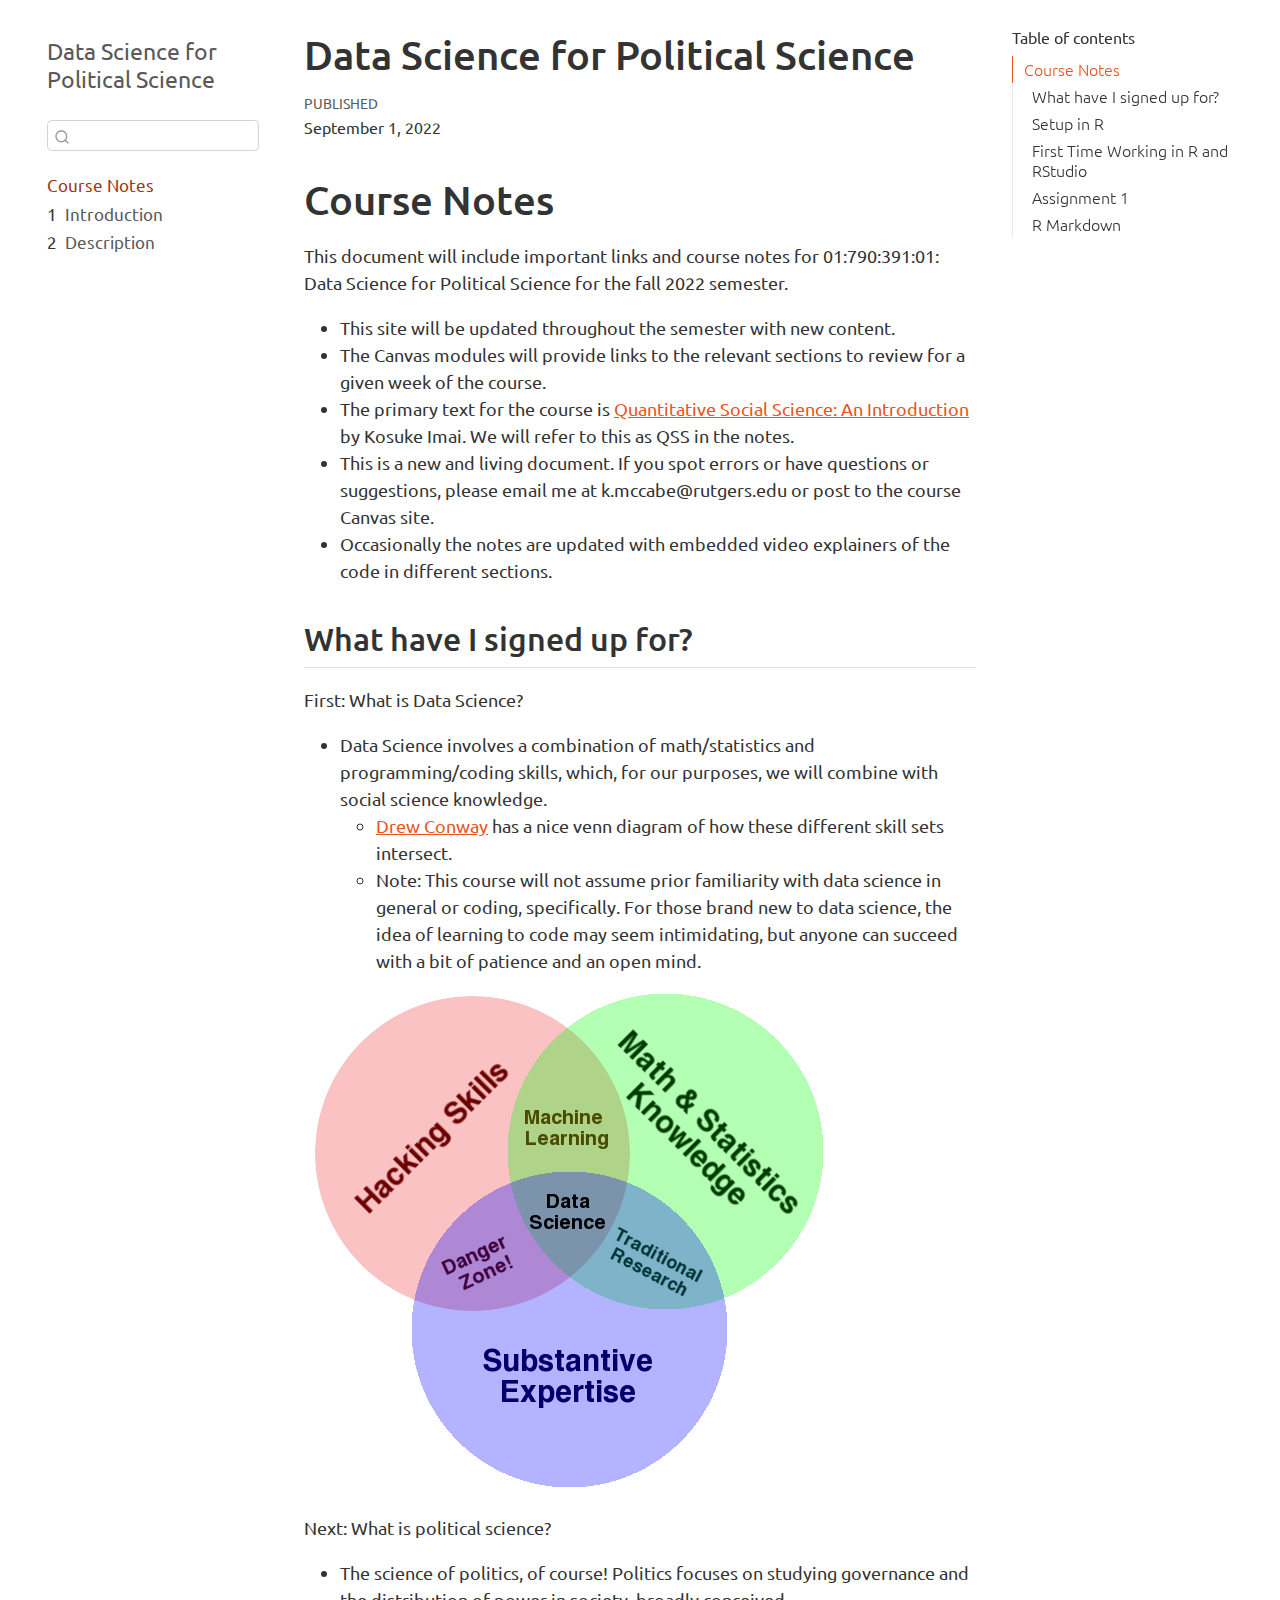
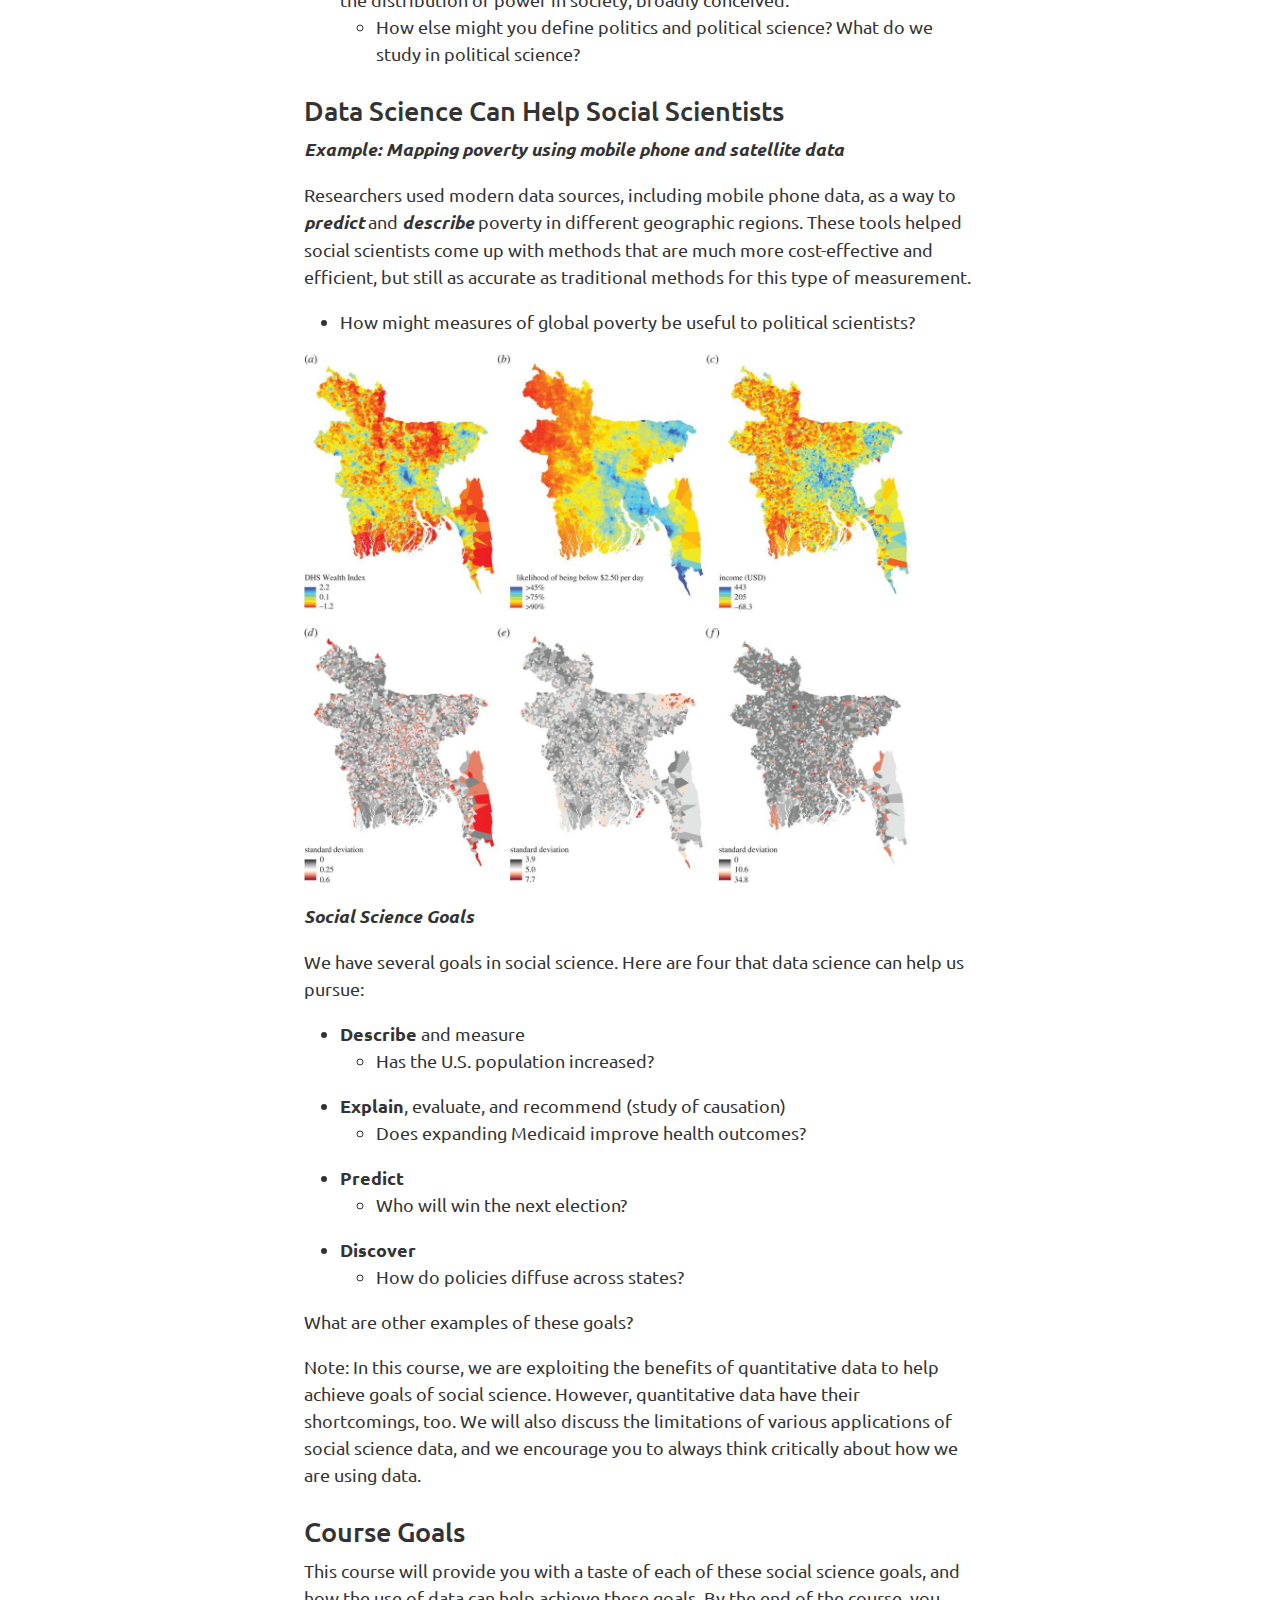
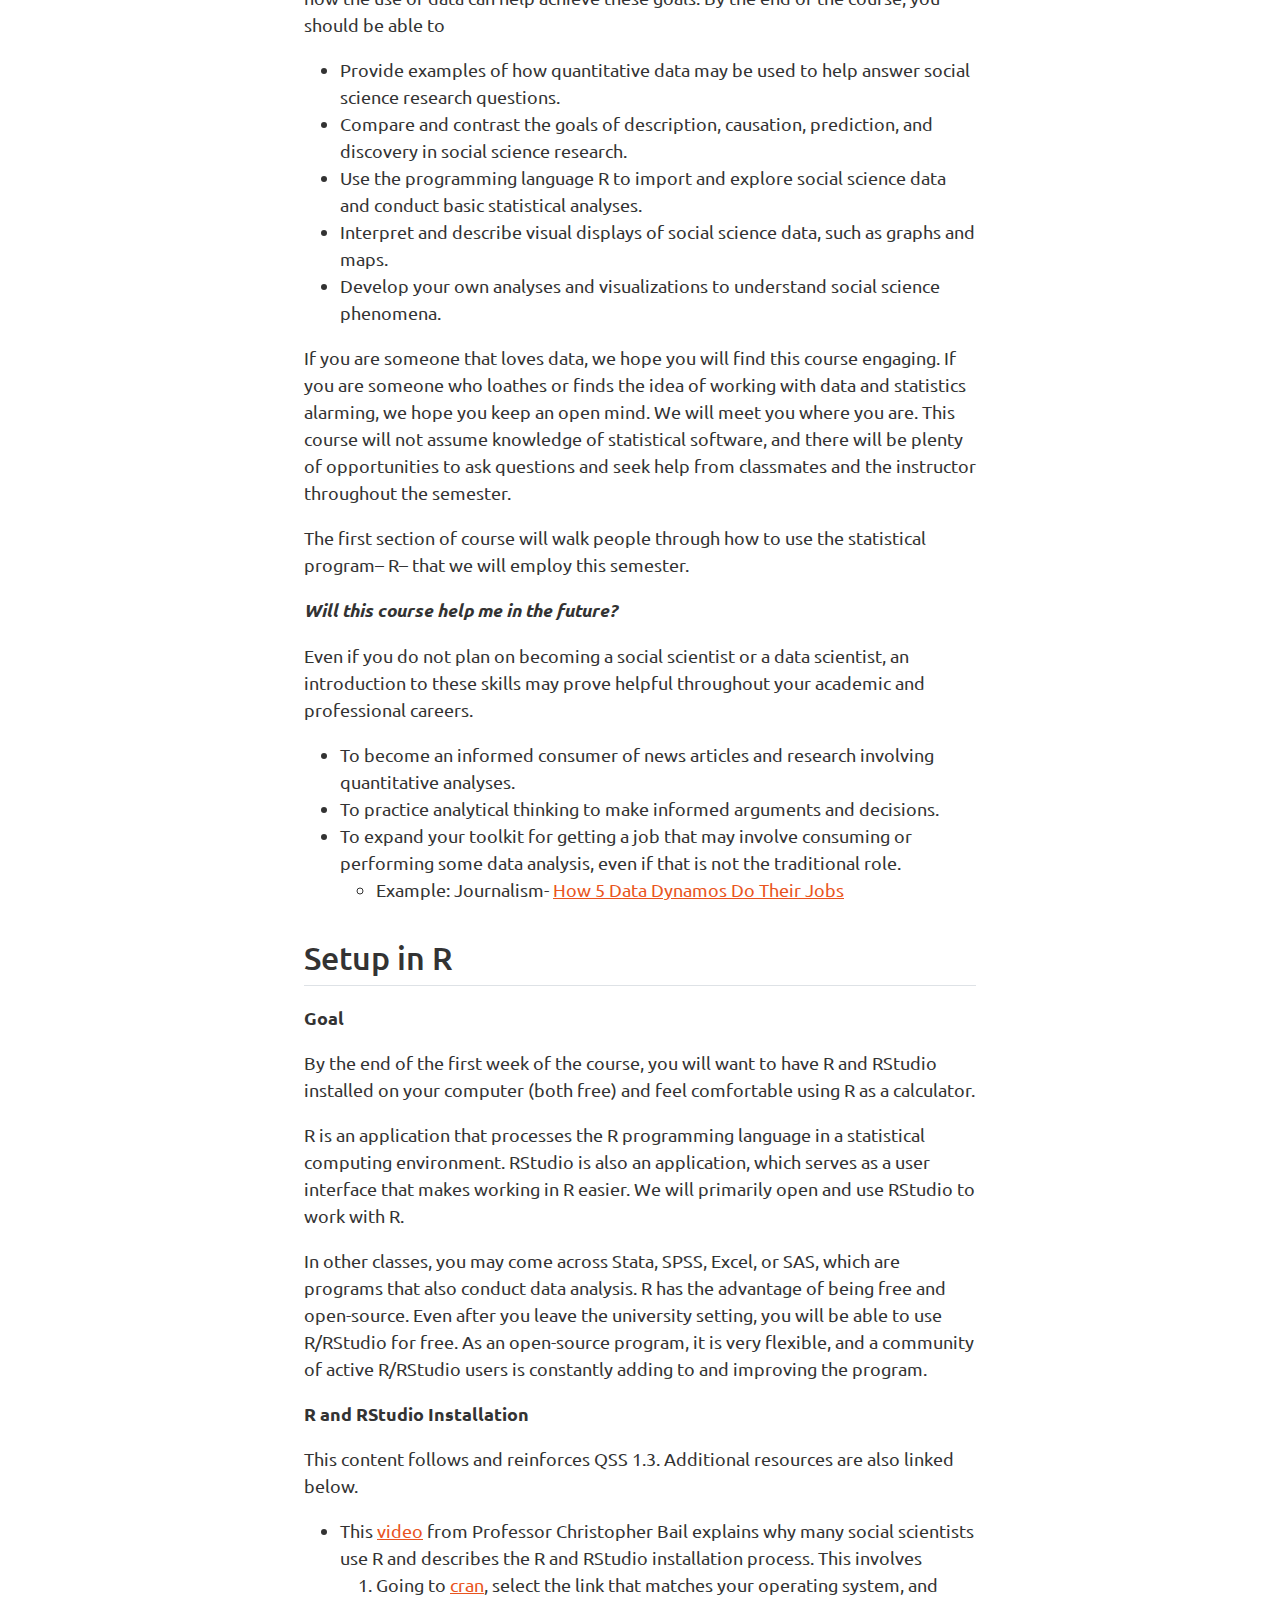
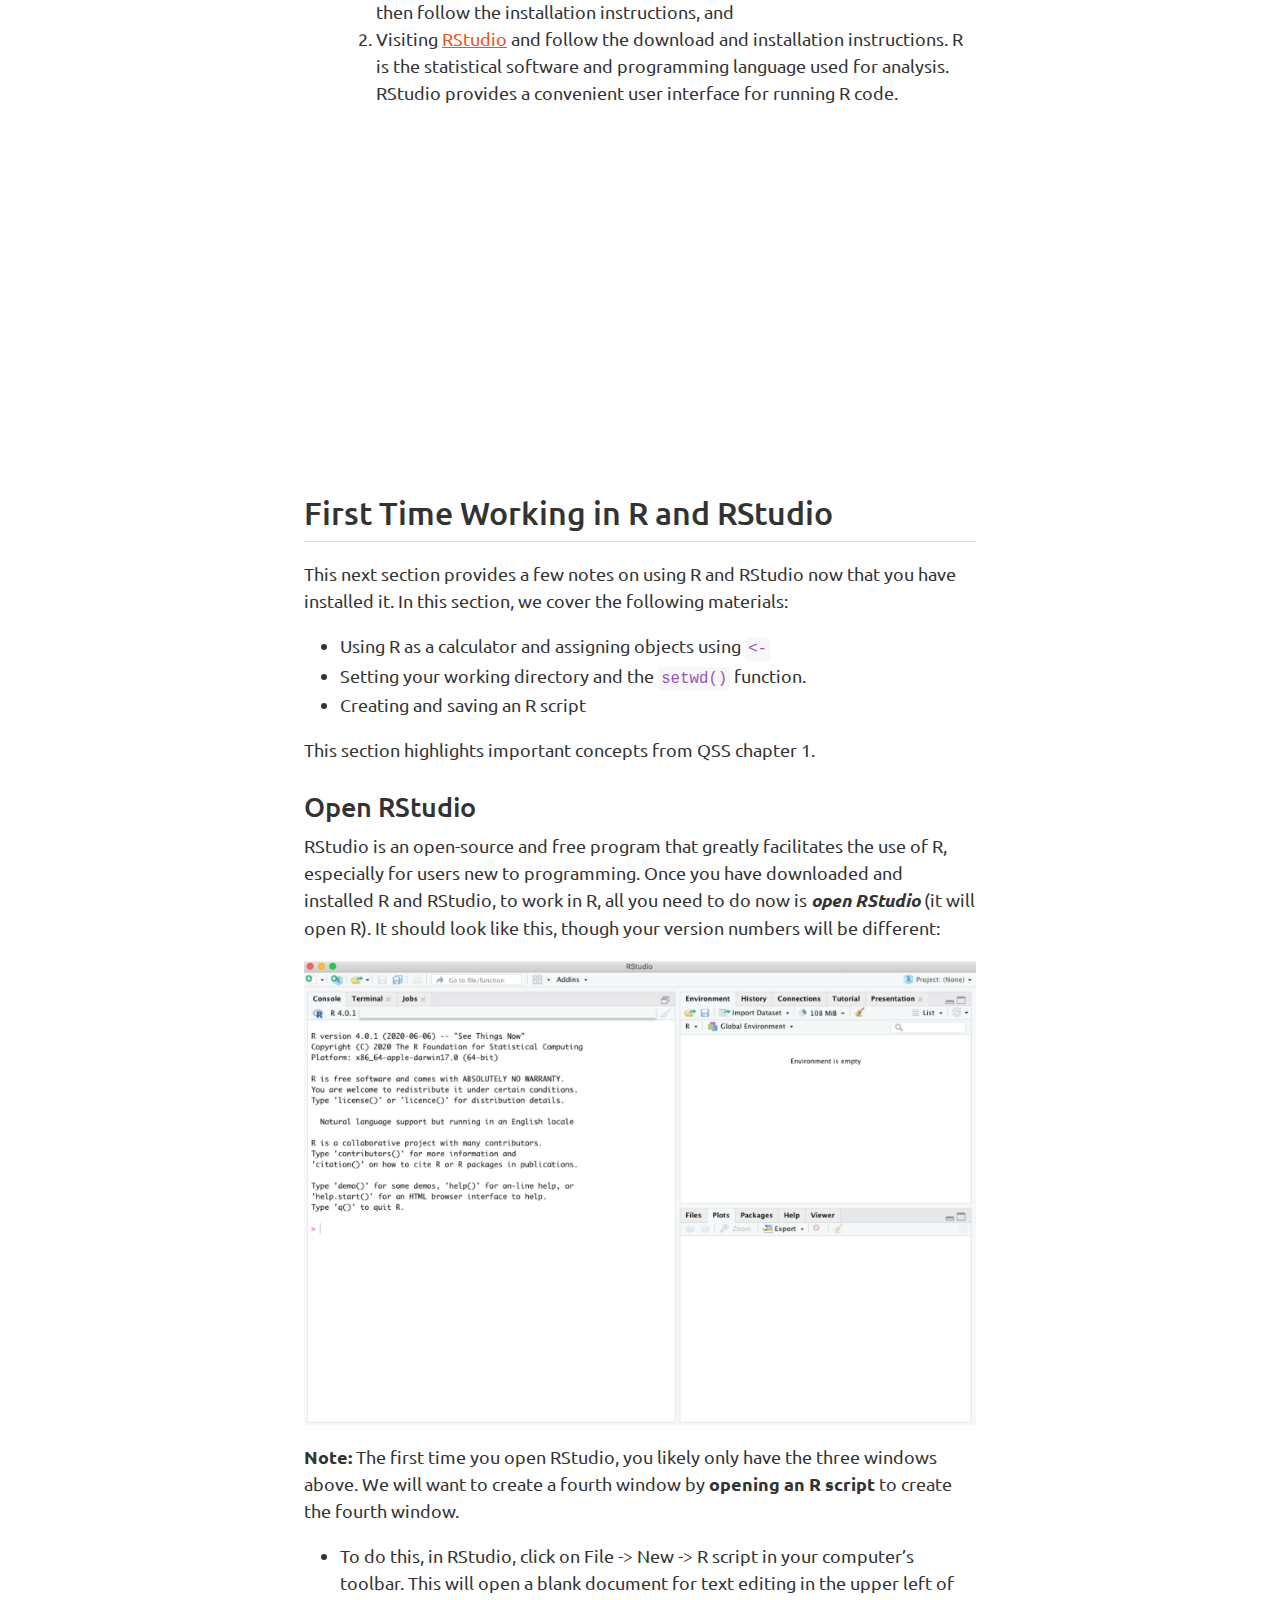
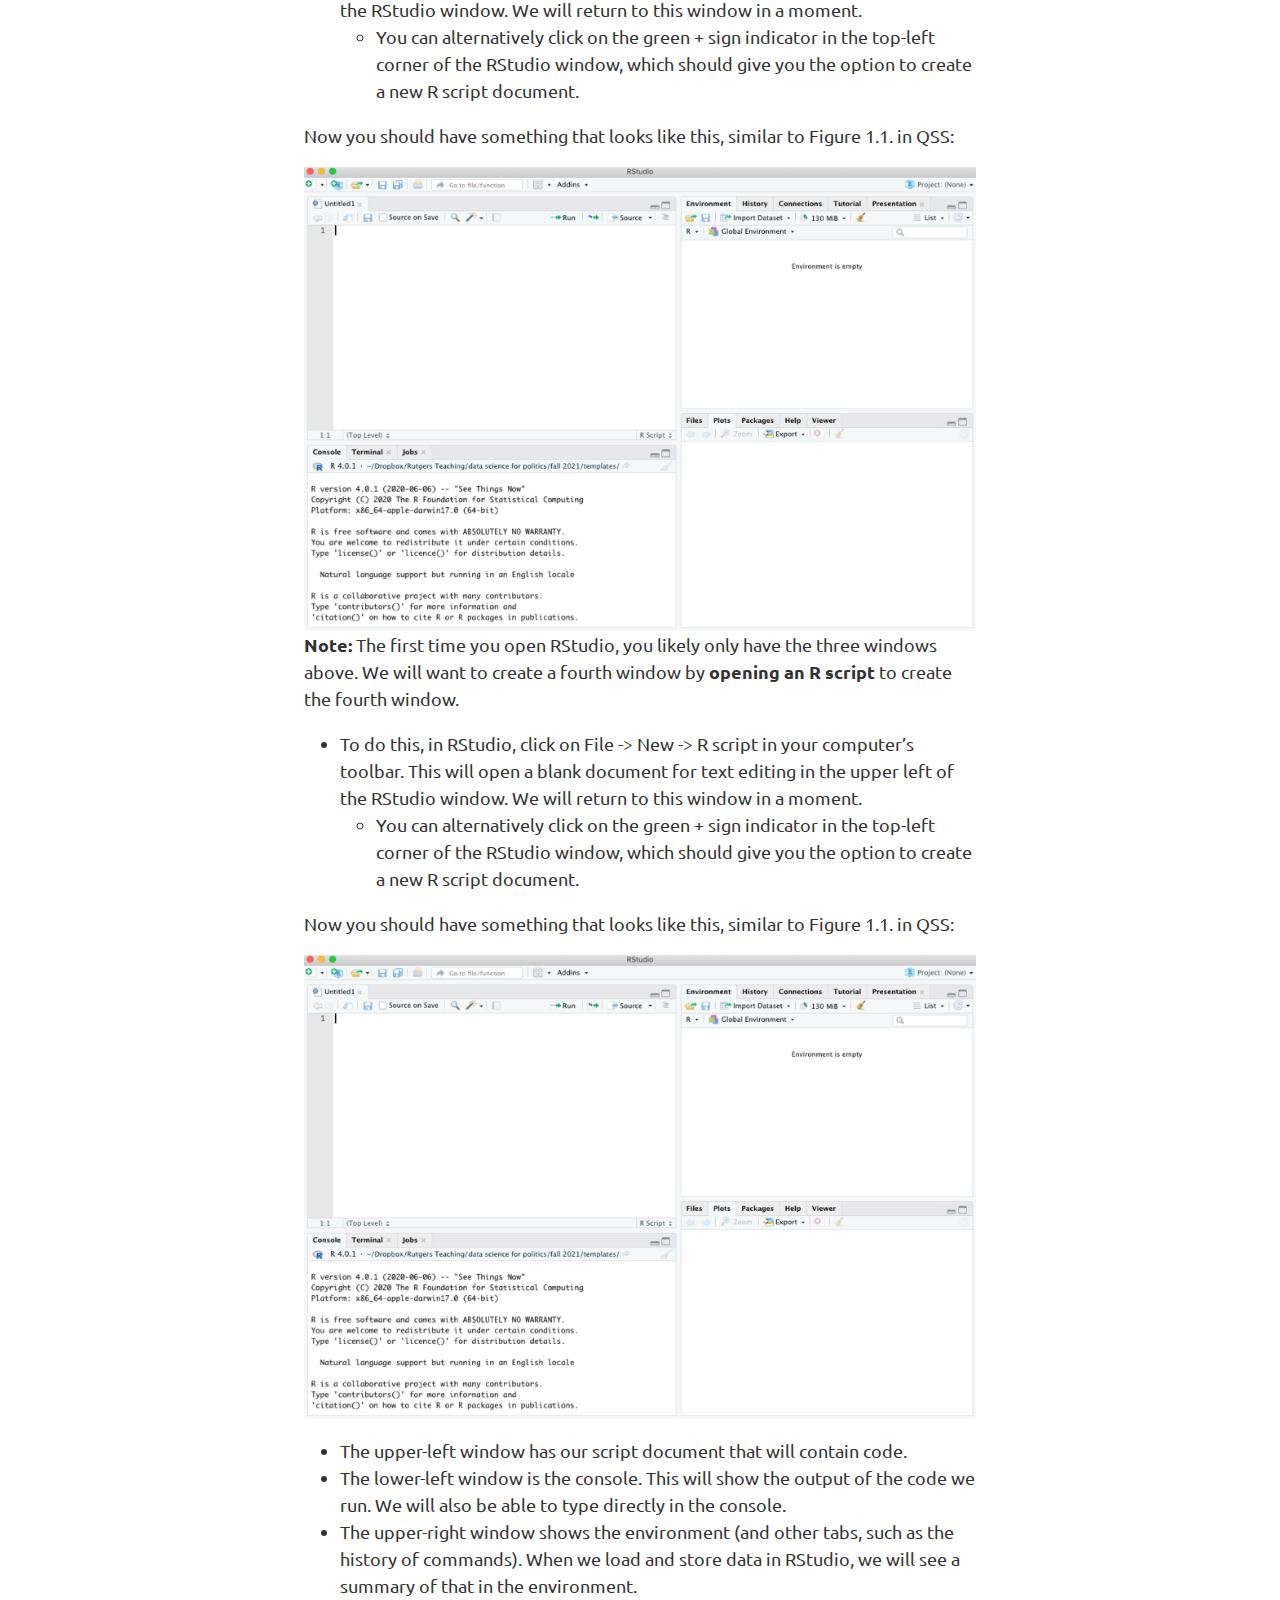
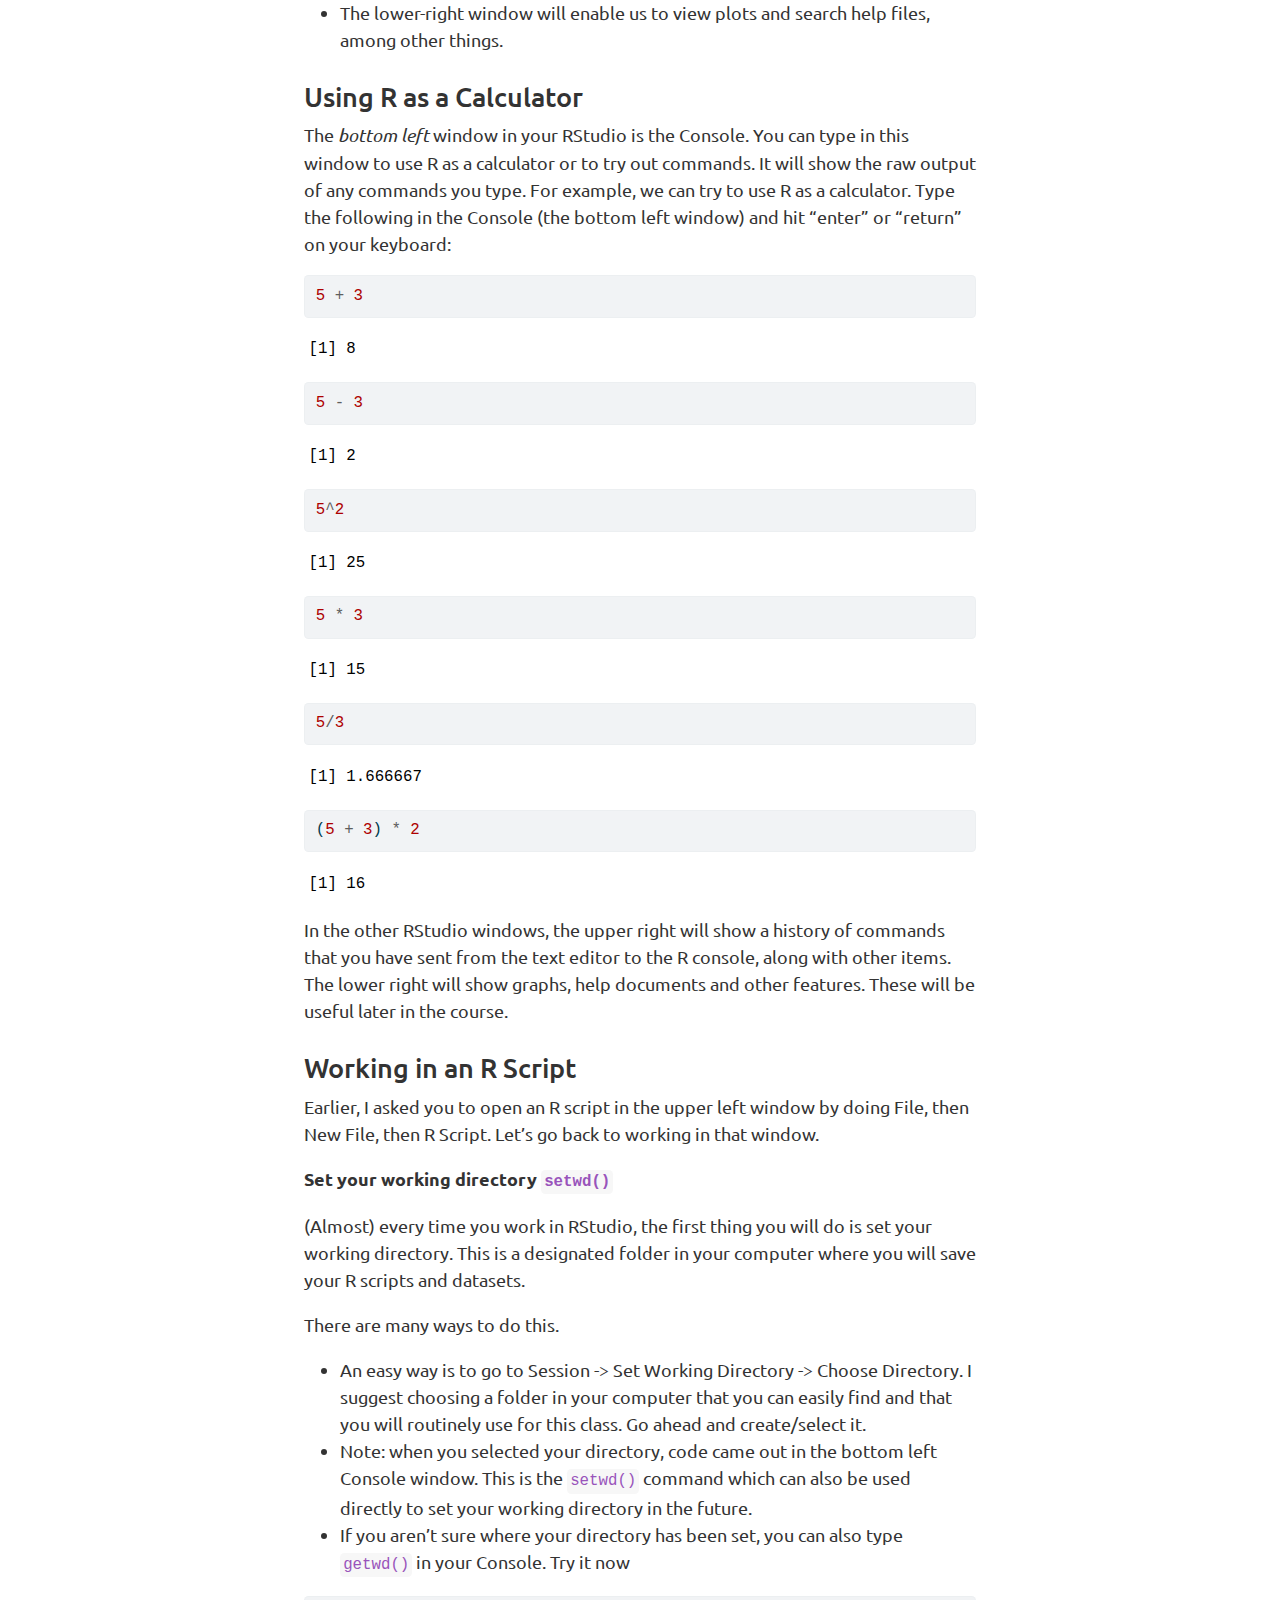
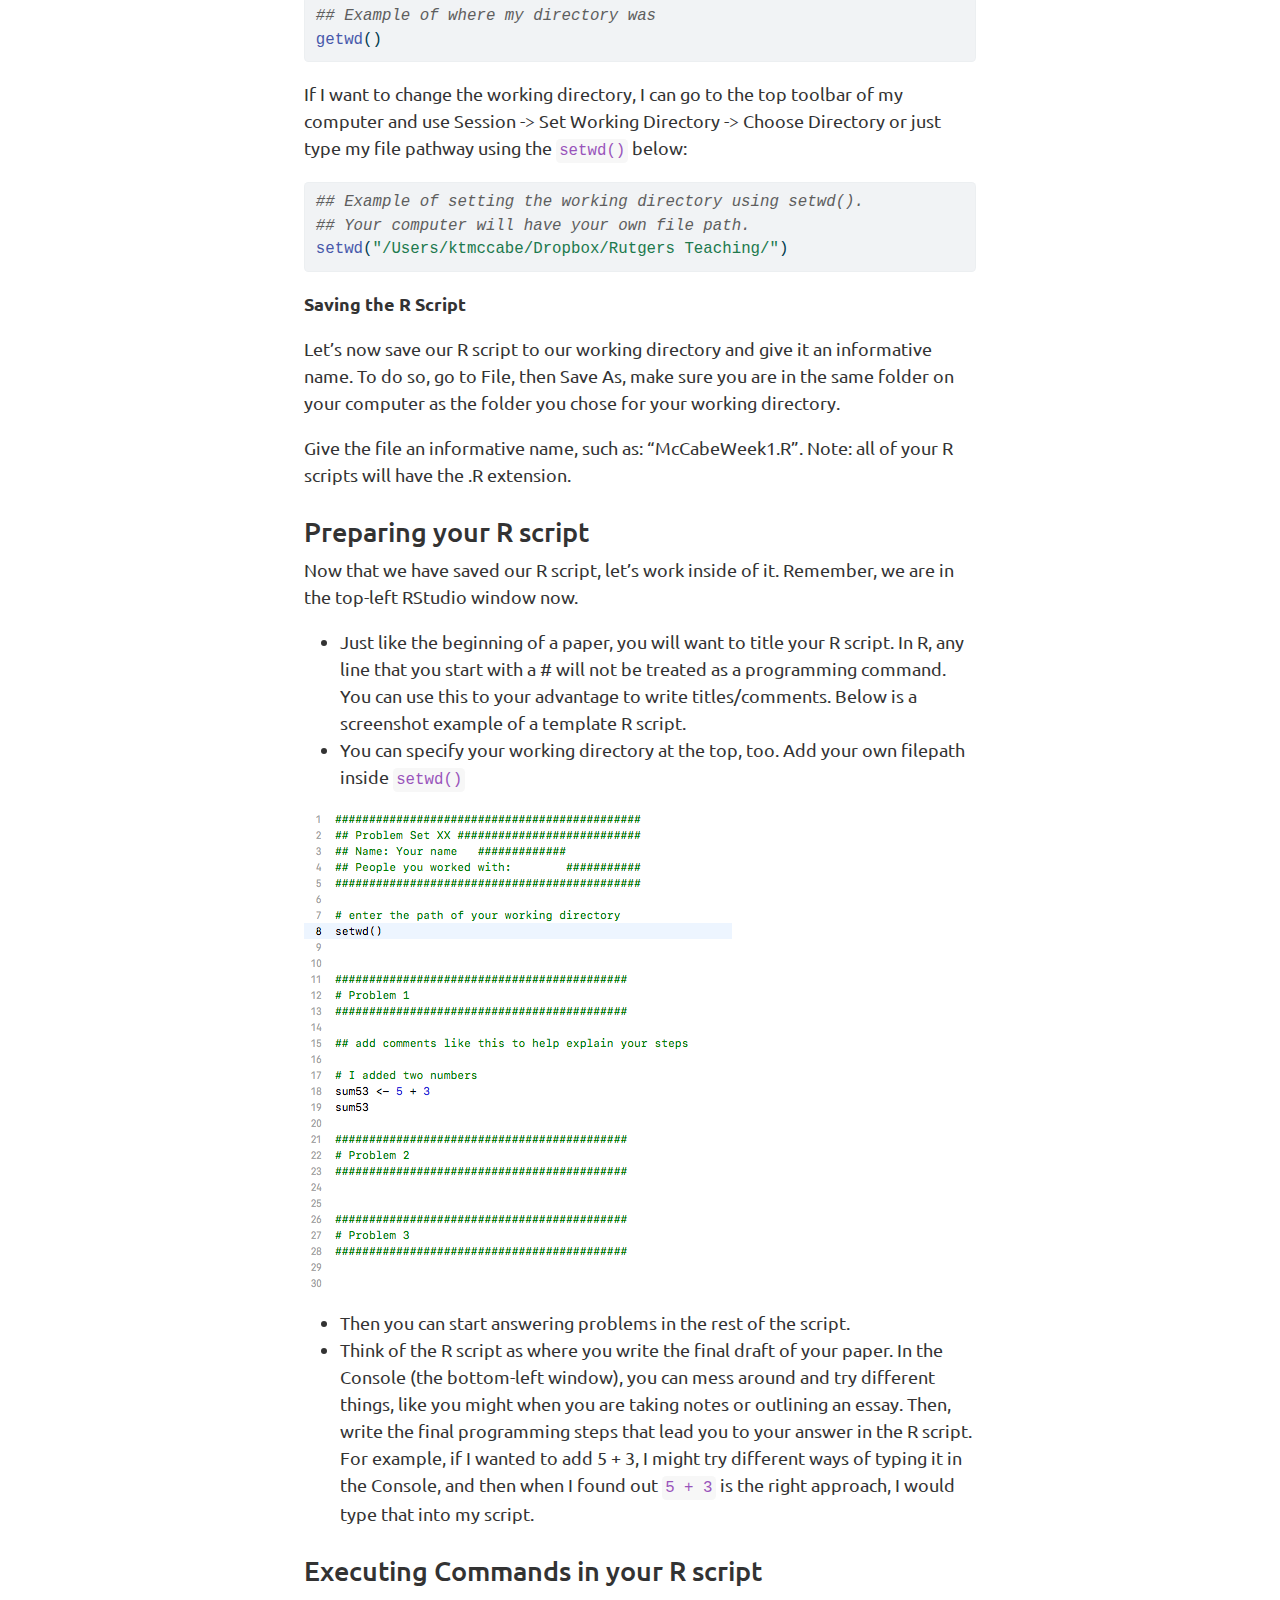
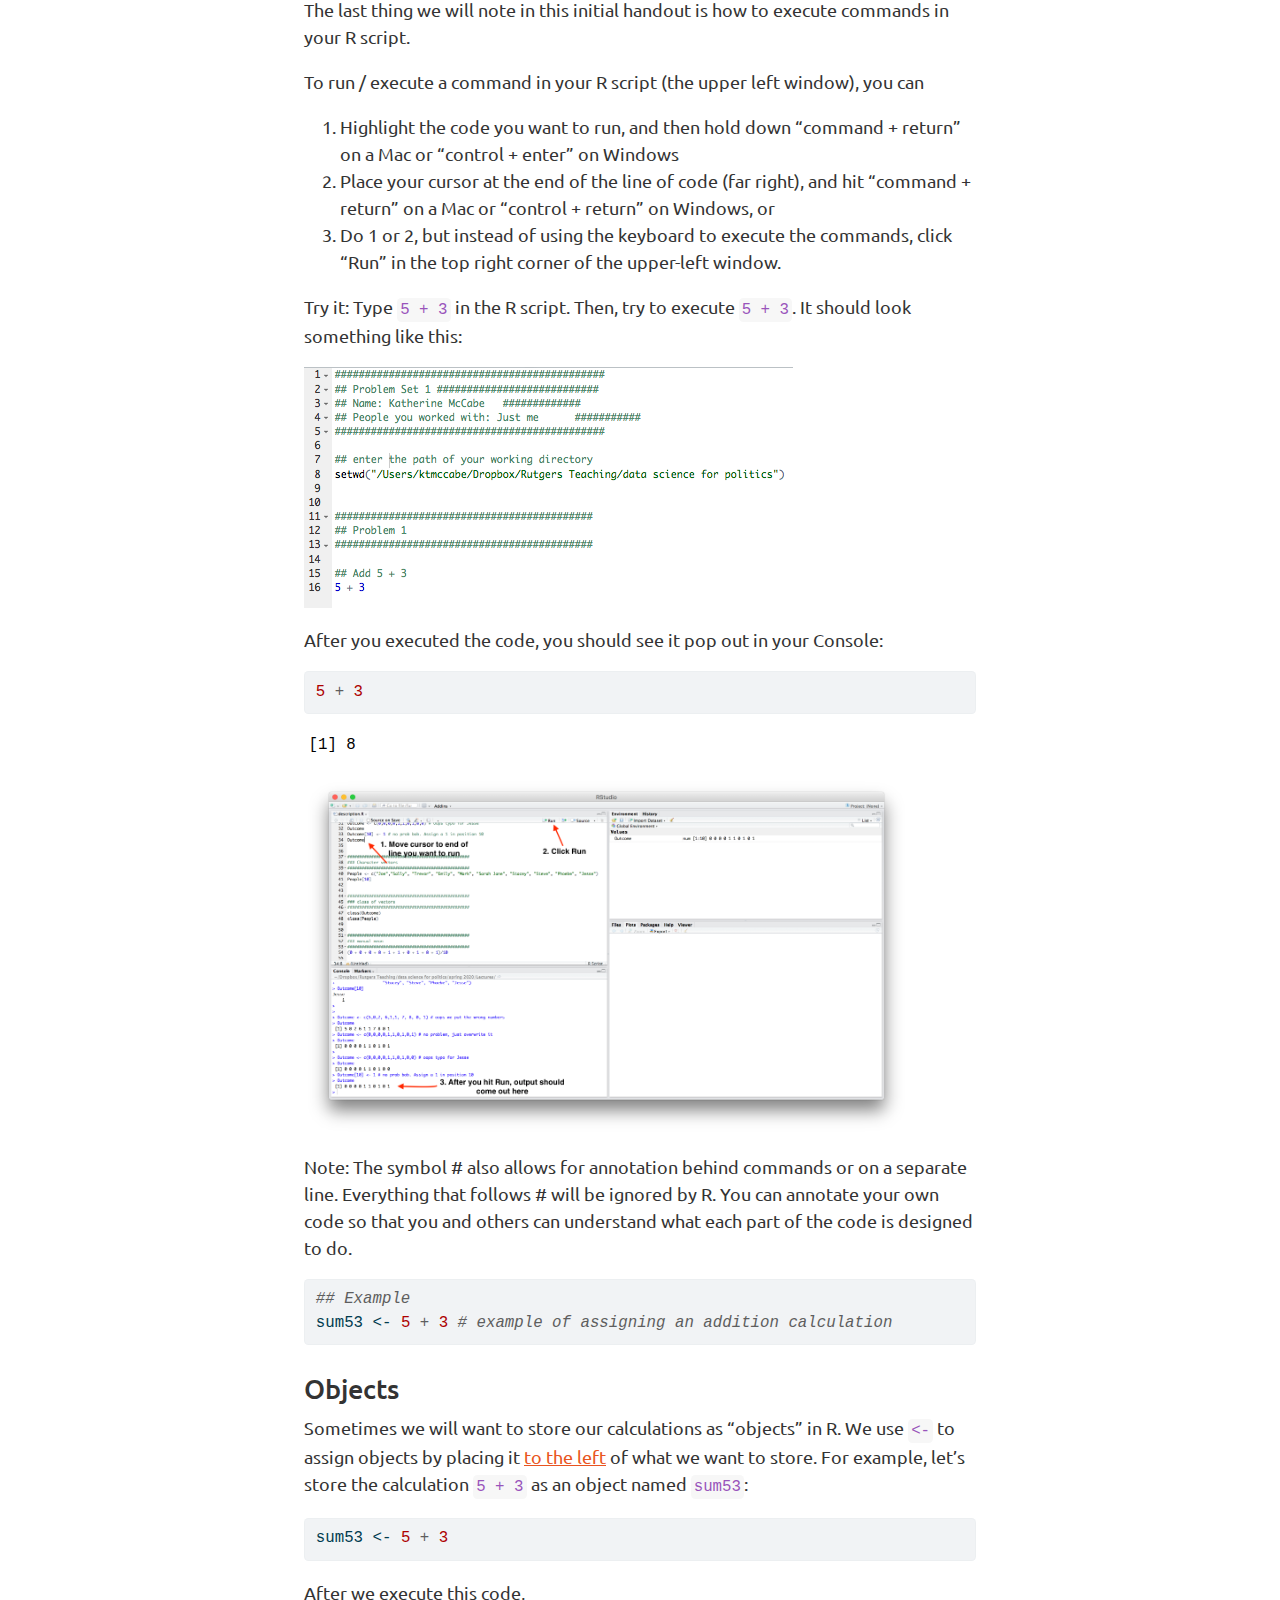
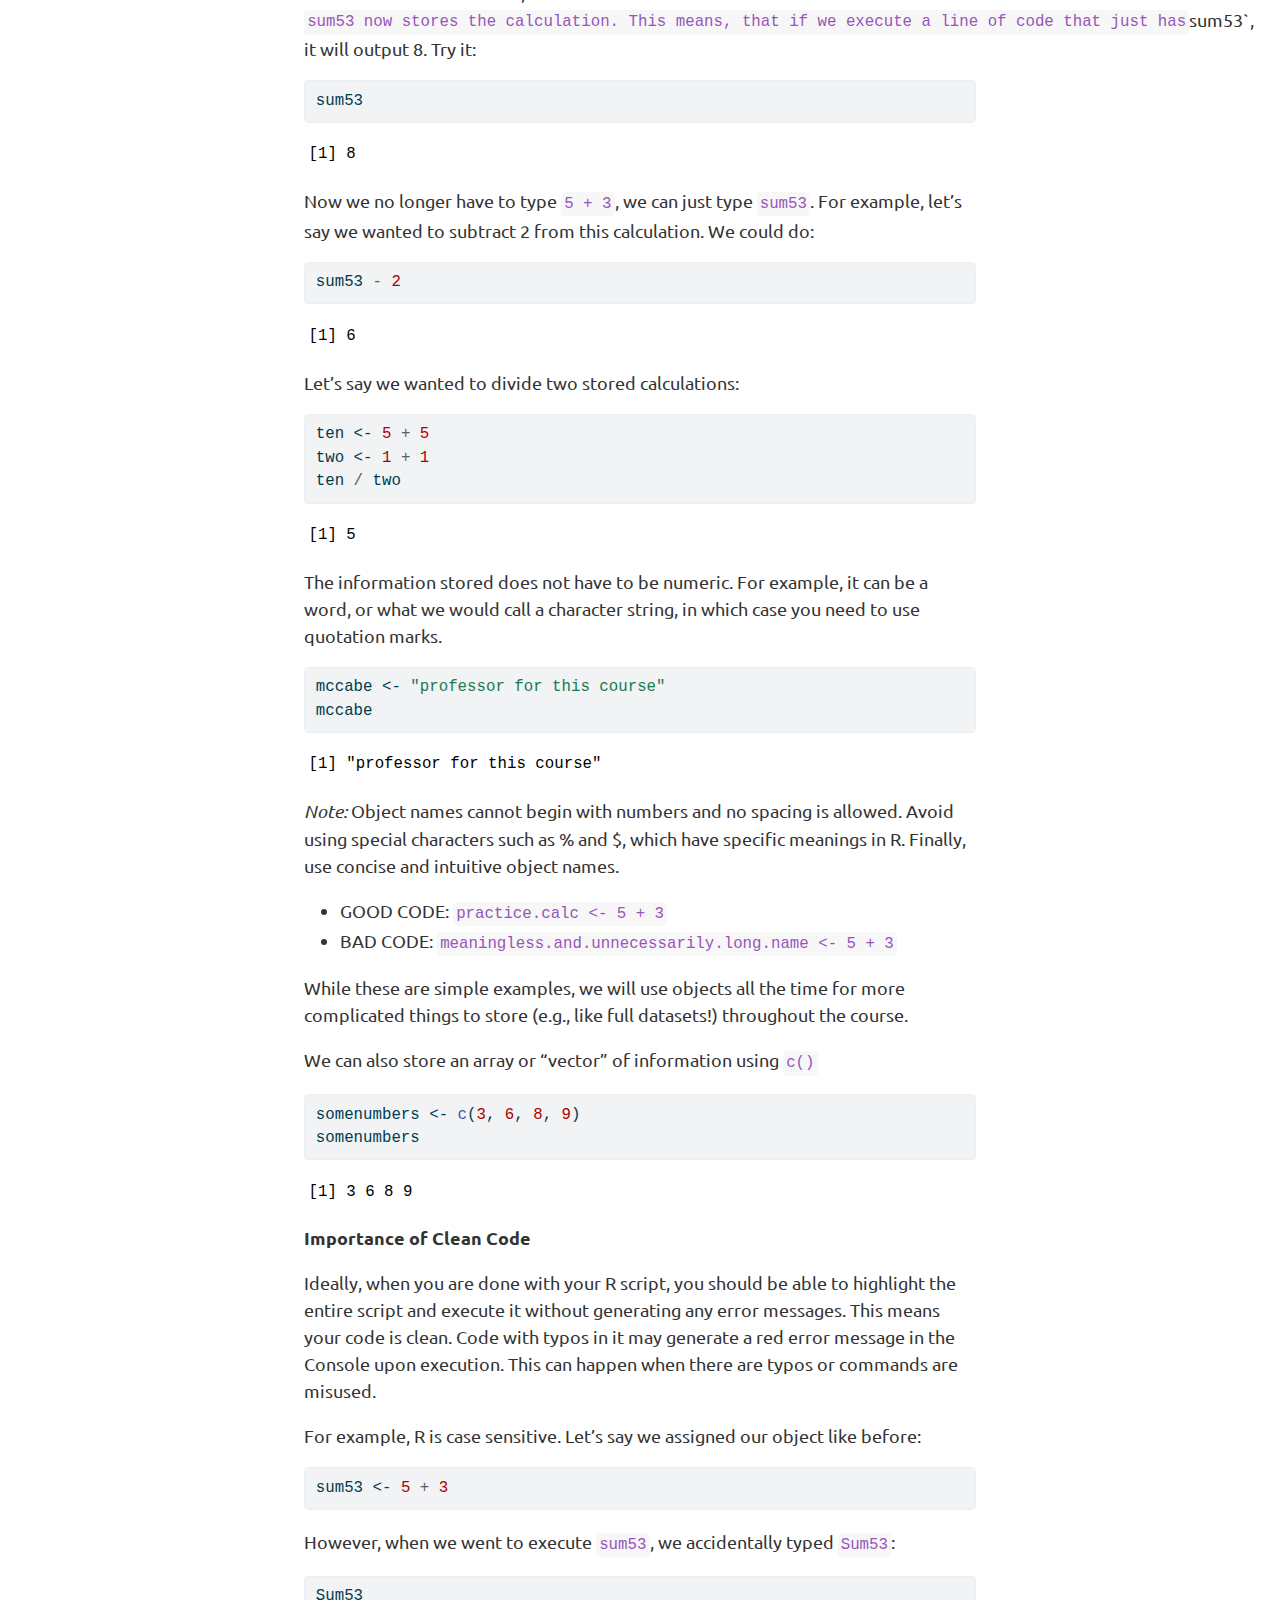
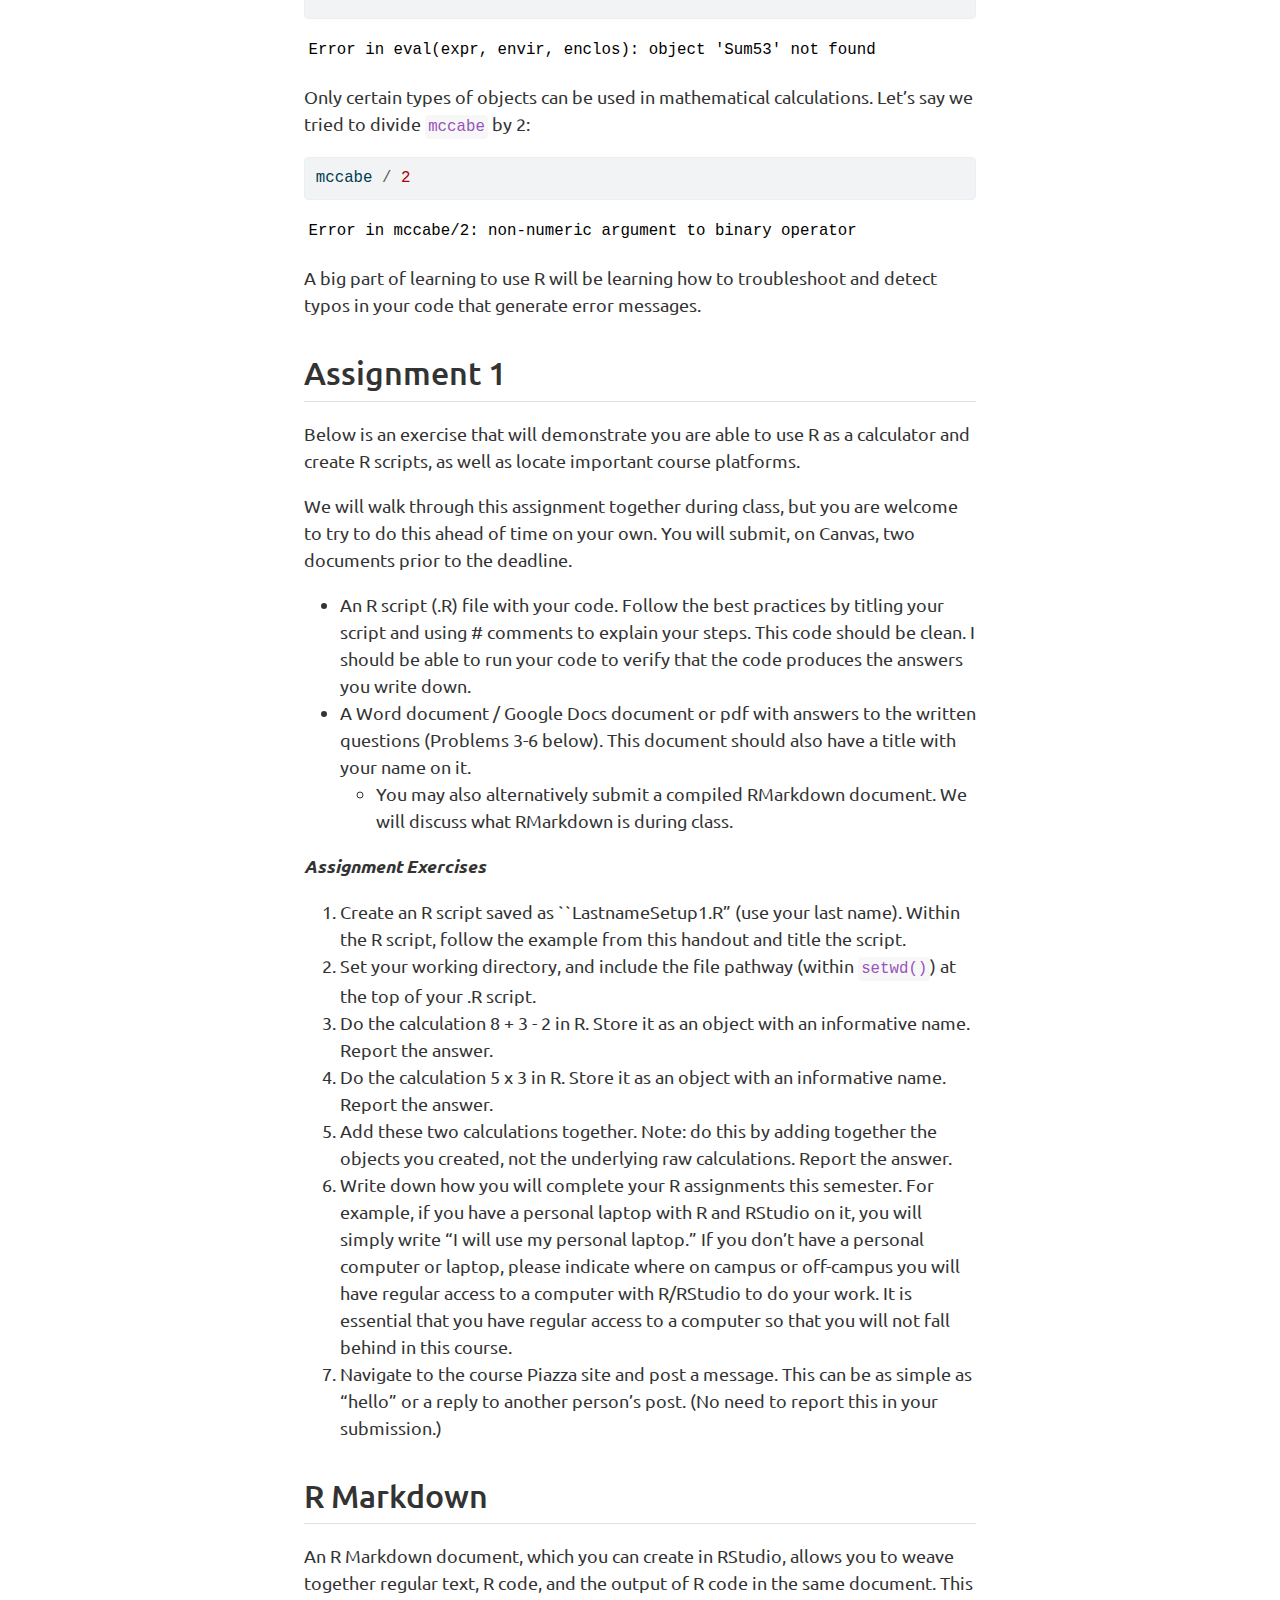
==== docs/index.html @ 9549cc8b "testing themes and numbers" ====
<!DOCTYPE html>
<html xmlns="http://www.w3.org/1999/xhtml" lang="en" xml:lang="en"><head>

<meta charset="utf-8">
<meta name="generator" content="quarto-1.0.36">

<meta name="viewport" content="width=device-width, initial-scale=1.0, user-scalable=yes">

<meta name="dcterms.date" content="2022-09-01">

<title>Data Science for Political Science</title>
<style>
code{white-space: pre-wrap;}
span.smallcaps{font-variant: small-caps;}
span.underline{text-decoration: underline;}
div.column{display: inline-block; vertical-align: top; width: 50%;}
div.hanging-indent{margin-left: 1.5em; text-indent: -1.5em;}
ul.task-list{list-style: none;}
pre > code.sourceCode { white-space: pre; position: relative; }
pre > code.sourceCode > span { display: inline-block; line-height: 1.25; }
pre > code.sourceCode > span:empty { height: 1.2em; }
.sourceCode { overflow: visible; }
code.sourceCode > span { color: inherit; text-decoration: inherit; }
div.sourceCode { margin: 1em 0; }
pre.sourceCode { margin: 0; }
@media screen {
div.sourceCode { overflow: auto; }
}
@media print {
pre > code.sourceCode { white-space: pre-wrap; }
pre > code.sourceCode > span { text-indent: -5em; padding-left: 5em; }
}
pre.numberSource code
  { counter-reset: source-line 0; }
pre.numberSource code > span
  { position: relative; left: -4em; counter-increment: source-line; }
pre.numberSource code > span > a:first-child::before
  { content: counter(source-line);
    position: relative; left: -1em; text-align: right; vertical-align: baseline;
    border: none; display: inline-block;
    -webkit-touch-callout: none; -webkit-user-select: none;
    -khtml-user-select: none; -moz-user-select: none;
    -ms-user-select: none; user-select: none;
    padding: 0 4px; width: 4em;
    color: #aaaaaa;
  }
pre.numberSource { margin-left: 3em; border-left: 1px solid #aaaaaa;  padding-left: 4px; }
div.sourceCode
  {   }
@media screen {
pre > code.sourceCode > span > a:first-child::before { text-decoration: underline; }
}
code span.al { color: #ff0000; font-weight: bold; } /* Alert */
code span.an { color: #60a0b0; font-weight: bold; font-style: italic; } /* Annotation */
code span.at { color: #7d9029; } /* Attribute */
code span.bn { color: #40a070; } /* BaseN */
code span.bu { } /* BuiltIn */
code span.cf { color: #007020; font-weight: bold; } /* ControlFlow */
code span.ch { color: #4070a0; } /* Char */
code span.cn { color: #880000; } /* Constant */
code span.co { color: #60a0b0; font-style: italic; } /* Comment */
code span.cv { color: #60a0b0; font-weight: bold; font-style: italic; } /* CommentVar */
code span.do { color: #ba2121; font-style: italic; } /* Documentation */
code span.dt { color: #902000; } /* DataType */
code span.dv { color: #40a070; } /* DecVal */
code span.er { color: #ff0000; font-weight: bold; } /* Error */
code span.ex { } /* Extension */
code span.fl { color: #40a070; } /* Float */
code span.fu { color: #06287e; } /* Function */
code span.im { } /* Import */
code span.in { color: #60a0b0; font-weight: bold; font-style: italic; } /* Information */
code span.kw { color: #007020; font-weight: bold; } /* Keyword */
code span.op { color: #666666; } /* Operator */
code span.ot { color: #007020; } /* Other */
code span.pp { color: #bc7a00; } /* Preprocessor */
code span.sc { color: #4070a0; } /* SpecialChar */
code span.ss { color: #bb6688; } /* SpecialString */
code span.st { color: #4070a0; } /* String */
code span.va { color: #19177c; } /* Variable */
code span.vs { color: #4070a0; } /* VerbatimString */
code span.wa { color: #60a0b0; font-weight: bold; font-style: italic; } /* Warning */
</style>


<script src="site_libs/quarto-nav/quarto-nav.js"></script>
<script src="site_libs/quarto-nav/headroom.min.js"></script>
<script src="site_libs/clipboard/clipboard.min.js"></script>
<script src="site_libs/quarto-search/autocomplete.umd.js"></script>
<script src="site_libs/quarto-search/fuse.min.js"></script>
<script src="site_libs/quarto-search/quarto-search.js"></script>
<meta name="quarto:offset" content="./">
<link href="./intro.html" rel="next">
<script src="site_libs/quarto-html/quarto.js"></script>
<script src="site_libs/quarto-html/popper.min.js"></script>
<script src="site_libs/quarto-html/tippy.umd.min.js"></script>
<script src="site_libs/quarto-html/anchor.min.js"></script>
<link href="site_libs/quarto-html/tippy.css" rel="stylesheet">
<link href="site_libs/quarto-html/quarto-syntax-highlighting.css" rel="stylesheet" id="quarto-text-highlighting-styles">
<script src="site_libs/bootstrap/bootstrap.min.js"></script>
<link href="site_libs/bootstrap/bootstrap-icons.css" rel="stylesheet">
<link href="site_libs/bootstrap/bootstrap.min.css" rel="stylesheet" id="quarto-bootstrap" data-mode="light">
<script id="quarto-search-options" type="application/json">{
  "location": "sidebar",
  "copy-button": false,
  "collapse-after": 3,
  "panel-placement": "start",
  "type": "textbox",
  "limit": 20,
  "language": {
    "search-no-results-text": "No results",
    "search-matching-documents-text": "matching documents",
    "search-copy-link-title": "Copy link to search",
    "search-hide-matches-text": "Hide additional matches",
    "search-more-match-text": "more match in this document",
    "search-more-matches-text": "more matches in this document",
    "search-clear-button-title": "Clear",
    "search-detached-cancel-button-title": "Cancel",
    "search-submit-button-title": "Submit"
  }
}</script>
<link href="site_libs/vembedr-0.1.5/css/vembedr.css" rel="stylesheet">


</head>

<body class="nav-sidebar floating">

<div id="quarto-search-results"></div>
  <header id="quarto-header" class="headroom fixed-top">
  <nav class="quarto-secondary-nav" data-bs-toggle="collapse" data-bs-target="#quarto-sidebar" aria-controls="quarto-sidebar" aria-expanded="false" aria-label="Toggle sidebar navigation" onclick="if (window.quartoToggleHeadroom) { window.quartoToggleHeadroom(); }">
    <div class="container-fluid d-flex justify-content-between">
      <h1 class="quarto-secondary-nav-title">Data Science for Political Science</h1>
      <button type="button" class="quarto-btn-toggle btn" aria-label="Show secondary navigation">
        <i class="bi bi-chevron-right"></i>
      </button>
    </div>
  </nav>
</header>
<!-- content -->
<div id="quarto-content" class="quarto-container page-columns page-rows-contents page-layout-article">
<!-- sidebar -->
  <nav id="quarto-sidebar" class="sidebar collapse sidebar-navigation floating overflow-auto">
    <div class="pt-lg-2 mt-2 text-left sidebar-header">
    <div class="sidebar-title mb-0 py-0">
      <a href="./">Data Science for Political Science</a> 
    </div>
      </div>
      <div class="mt-2 flex-shrink-0 align-items-center">
        <div class="sidebar-search">
        <div id="quarto-search" class="" title="Search"></div>
        </div>
      </div>
    <div class="sidebar-menu-container"> 
    <ul class="list-unstyled mt-1">
        <li class="sidebar-item">
  <div class="sidebar-item-container"> 
  <a href="./index.html" class="sidebar-item-text sidebar-link active">Course Notes</a>
  </div>
</li>
        <li class="sidebar-item">
  <div class="sidebar-item-container"> 
  <a href="./intro.html" class="sidebar-item-text sidebar-link"><span class="chapter-number">1</span>&nbsp; <span class="chapter-title">Introduction</span></a>
  </div>
</li>
        <li class="sidebar-item">
  <div class="sidebar-item-container"> 
  <a href="./02-Description.html" class="sidebar-item-text sidebar-link"><span class="chapter-number">2</span>&nbsp; <span class="chapter-title">Description</span></a>
  </div>
</li>
    </ul>
    </div>
</nav>
<!-- margin-sidebar -->
    <div id="quarto-margin-sidebar" class="sidebar margin-sidebar">
        <nav id="TOC" role="doc-toc">
    <h2 id="toc-title">Table of contents</h2>
   
  <ul>
  <li><a href="#course-notes" id="toc-course-notes" class="nav-link active" data-scroll-target="#course-notes">Course Notes</a>
  <ul class="collapse">
  <li><a href="#what-have-i-signed-up-for" id="toc-what-have-i-signed-up-for" class="nav-link" data-scroll-target="#what-have-i-signed-up-for">What have I signed up for?</a>
  <ul class="collapse">
  <li><a href="#data-science-can-help-social-scientists" id="toc-data-science-can-help-social-scientists" class="nav-link" data-scroll-target="#data-science-can-help-social-scientists">Data Science Can Help Social Scientists</a></li>
  <li><a href="#course-goals" id="toc-course-goals" class="nav-link" data-scroll-target="#course-goals">Course Goals</a></li>
  </ul></li>
  <li><a href="#rsetup" id="toc-rsetup" class="nav-link" data-scroll-target="#rsetup">Setup in R</a></li>
  <li><a href="#first-time-working-in-r-and-rstudio" id="toc-first-time-working-in-r-and-rstudio" class="nav-link" data-scroll-target="#first-time-working-in-r-and-rstudio">First Time Working in R and RStudio</a>
  <ul class="collapse">
  <li><a href="#open-rstudio" id="toc-open-rstudio" class="nav-link" data-scroll-target="#open-rstudio">Open RStudio</a></li>
  <li><a href="#using-r-as-a-calculator" id="toc-using-r-as-a-calculator" class="nav-link" data-scroll-target="#using-r-as-a-calculator">Using R as a Calculator</a></li>
  <li><a href="#working-in-an-r-script" id="toc-working-in-an-r-script" class="nav-link" data-scroll-target="#working-in-an-r-script">Working in an R Script</a></li>
  <li><a href="#preparing-your-r-script" id="toc-preparing-your-r-script" class="nav-link" data-scroll-target="#preparing-your-r-script">Preparing your R script</a></li>
  <li><a href="#executing-commands-in-your-r-script" id="toc-executing-commands-in-your-r-script" class="nav-link" data-scroll-target="#executing-commands-in-your-r-script">Executing Commands in your R script</a></li>
  <li><a href="#objects" id="toc-objects" class="nav-link" data-scroll-target="#objects">Objects</a></li>
  </ul></li>
  <li><a href="#assignment-1" id="toc-assignment-1" class="nav-link" data-scroll-target="#assignment-1">Assignment 1</a></li>
  <li><a href="#r-markdown" id="toc-r-markdown" class="nav-link" data-scroll-target="#r-markdown">R Markdown</a></li>
  </ul></li>
  </ul>
</nav>
    </div>
<!-- main -->
<main class="content" id="quarto-document-content">

<header id="title-block-header" class="quarto-title-block default">
<div class="quarto-title">
<h1 class="title d-none d-lg-block">Data Science for Political Science</h1>
</div>



<div class="quarto-title-meta">

    
    <div>
    <div class="quarto-title-meta-heading">Published</div>
    <div class="quarto-title-meta-contents">
      <p class="date">September 1, 2022</p>
    </div>
  </div>
    
  </div>
  

</header>

<section id="course-notes" class="level1 unnumbered">
<h1 class="unnumbered">Course Notes</h1>
<p>This document will include important links and course notes for 01:790:391:01: Data Science for Political Science for the fall 2022 semester.</p>
<ul>
<li>This site will be updated throughout the semester with new content.</li>
<li>The Canvas modules will provide links to the relevant sections to review for a given week of the course.</li>
<li>The primary text for the course is <a href="https://qss.princeton.press/qss-an-introduction/">Quantitative Social Science: An Introduction</a> by Kosuke Imai. We will refer to this as QSS in the notes.</li>
<li>This is a new and living document. If you spot errors or have questions or suggestions, please email me at k.mccabe@rutgers.edu or post to the course Canvas site.</li>
<li>Occasionally the notes are updated with embedded video explainers of the code in different sections.</li>
</ul>
<section id="what-have-i-signed-up-for" class="level2">
<h2 class="anchored" data-anchor-id="what-have-i-signed-up-for">What have I signed up for?</h2>
<p>First: What is Data Science?</p>
<ul>
<li>Data Science involves a combination of math/statistics and programming/coding skills, which, for our purposes, we will combine with social science knowledge.
<ul>
<li><a href="http://drewconway.com/zia/2013/3/26/the-data-science-venn-diagram">Drew Conway</a> has a nice venn diagram of how these different skill sets intersect.</li>
<li>Note: This course will not assume prior familiarity with data science in general or coding, specifically. For those brand new to data science, the idea of learning to code may seem intimidating, but anyone can succeed with a bit of patience and an open mind.</li>
</ul></li>
</ul>
<p><img src="images/venn.png" class="img-fluid"></p>
<p>Next: What is political science?</p>
<ul>
<li>The science of politics, of course! Politics focuses on studying governance and the distribution of power in society, broadly conceived.
<ul>
<li>How else might you define politics and political science? What do we study in political science?</li>
</ul></li>
</ul>
<section id="data-science-can-help-social-scientists" class="level3">
<h3 class="anchored" data-anchor-id="data-science-can-help-social-scientists">Data Science Can Help Social Scientists</h3>
<p><strong><em>Example: Mapping poverty using mobile phone and satellite data</em></strong></p>
<p>Researchers used modern data sources, including mobile phone data, as a way to <strong><em>predict</em></strong> and <strong><em>describe</em></strong> poverty in different geographic regions. These tools helped social scientists come up with methods that are much more cost-effective and efficient, but still as accurate as traditional methods for this type of measurement.</p>
<ul>
<li>How might measures of global poverty be useful to political scientists?</li>
</ul>
<p><img src="images/blum.jpg" class="img-fluid" style="width:90.0%"></p>
<p><strong><em>Social Science Goals</em></strong></p>
<p>We have several goals in social science. Here are four that data science can help us pursue:</p>
<ul>
<li><strong>Describe</strong> and measure
<ul>
<li>Has the U.S. population increased?</li>
</ul></li>
<li><strong>Explain</strong>, evaluate, and recommend (study of causation)
<ul>
<li>Does expanding Medicaid improve health outcomes?</li>
</ul></li>
<li><strong>Predict</strong>
<ul>
<li>Who will win the next election?</li>
</ul></li>
<li><strong>Discover</strong>
<ul>
<li>How do policies diffuse across states?</li>
</ul></li>
</ul>
<p>What are other examples of these goals?</p>
<p>Note: In this course, we are exploiting the benefits of quantitative data to help achieve goals of social science. However, quantitative data have their shortcomings, too. We will also discuss the limitations of various applications of social science data, and we encourage you to always think critically about how we are using data.</p>
</section>
<section id="course-goals" class="level3">
<h3 class="anchored" data-anchor-id="course-goals">Course Goals</h3>
<p>This course will provide you with a taste of each of these social science goals, and how the use of data can help achieve these goals. By the end of the course, you should be able to</p>
<ul>
<li>Provide examples of how quantitative data may be used to help answer social science research questions.</li>
<li>Compare and contrast the goals of description, causation, prediction, and discovery in social science research.</li>
<li>Use the programming language R to import and explore social science data and conduct basic statistical analyses.</li>
<li>Interpret and describe visual displays of social science data, such as graphs and maps.</li>
<li>Develop your own analyses and visualizations to understand social science phenomena.</li>
</ul>
<p>If you are someone that loves data, we hope you will find this course engaging. If you are someone who loathes or finds the idea of working with data and statistics alarming, we hope you keep an open mind. We will meet you where you are. This course will not assume knowledge of statistical software, and there will be plenty of opportunities to ask questions and seek help from classmates and the instructor throughout the semester.</p>
<p>The first section of course will walk people through how to use the statistical program– R– that we will employ this semester.</p>
<p><strong><em>Will this course help me in the future?</em></strong></p>
<p>Even if you do not plan on becoming a social scientist or a data scientist, an introduction to these skills may prove helpful throughout your academic and professional careers.</p>
<ul>
<li>To become an informed consumer of news articles and research involving quantitative analyses.</li>
<li>To practice analytical thinking to make informed arguments and decisions.</li>
<li>To expand your toolkit for getting a job that may involve consuming or performing some data analysis, even if that is not the traditional role.
<ul>
<li>Example: Journalism- <a href="https://www.nytimes.com/2019/06/12/reader-center/data-reporting-spreadsheets.html">How 5 Data Dynamos Do Their Jobs</a></li>
</ul></li>
</ul>
</section>
</section>
<section id="rsetup" class="level2">
<h2 class="anchored" data-anchor-id="rsetup">Setup in R</h2>
<p><strong>Goal</strong></p>
<p>By the end of the first week of the course, you will want to have R and RStudio installed on your computer (both free) and feel comfortable using R as a calculator.</p>
<p>R is an application that processes the R programming language in a statistical computing environment. RStudio is also an application, which serves as a user interface that makes working in R easier. We will primarily open and use RStudio to work with R.</p>
<p>In other classes, you may come across Stata, SPSS, Excel, or SAS, which are programs that also conduct data analysis. R has the advantage of being free and open-source. Even after you leave the university setting, you will be able to use R/RStudio for free. As an open-source program, it is very flexible, and a community of active R/RStudio users is constantly adding to and improving the program.</p>
<p><strong>R and RStudio Installation</strong></p>
<p>This content follows and reinforces QSS 1.3. Additional resources are also linked below.</p>
<ul>
<li>This <a href="http://www.youtube.com/embed/ulIv0NiVTs4?rel=0">video</a> from Professor Christopher Bail explains why many social scientists use R and describes the R and RStudio installation process. This involves
<ol type="1">
<li>Going to <a href="https://cran.r-project.org/">cran</a>, select the link that matches your operating system, and then follow the installation instructions, and</li>
<li>Visiting <a href="http://www.rstudio.com/">RStudio</a> and follow the download and installation instructions. R is the statistical software and programming language used for analysis. RStudio provides a convenient user interface for running R code.</li>
</ol></li>
</ul>
<div class="cell">
<div class="cell-output-display">
<div class="vembedr">
<div>
<iframe src="https://www.youtube.com/embed/ulIv0NiVTs4" width="533" height="300" frameborder="0" allowfullscreen="" data-external="1"></iframe>
</div>
</div>
</div>
</div>
</section>
<section id="first-time-working-in-r-and-rstudio" class="level2">
<h2 class="anchored" data-anchor-id="first-time-working-in-r-and-rstudio">First Time Working in R and RStudio</h2>
<p>This next section provides a few notes on using R and RStudio now that you have installed it. In this section, we cover the following materials:</p>
<ul>
<li>Using R as a calculator and assigning objects using <code>&lt;-</code></li>
<li>Setting your working directory and the <code>setwd()</code> function.</li>
<li>Creating and saving an R script</li>
</ul>
<p>This section highlights important concepts from QSS chapter 1.</p>
<section id="open-rstudio" class="level3">
<h3 class="anchored" data-anchor-id="open-rstudio">Open RStudio</h3>
<p>RStudio is an open-source and free program that greatly facilitates the use of R, especially for users new to programming. Once you have downloaded and installed R and RStudio, to work in R, all you need to do now is <strong><em>open RStudio</em></strong> (it will open R). It should look like this, though your version numbers will be different:</p>
<p><img src="images/rconsole1.png" class="img-fluid"></p>
<p><strong>Note:</strong> The first time you open RStudio, you likely only have the three windows above. We will want to create a fourth window by <strong>opening an R script</strong> to create the fourth window.</p>
<ul>
<li>To do this, in RStudio, click on File -&gt; New -&gt; R script in your computer’s toolbar. This will open a blank document for text editing in the upper left of the RStudio window. We will return to this window in a moment.
<ul>
<li>You can alternatively click on the green + sign indicator in the top-left corner of the RStudio window, which should give you the option to create a new R script document.</li>
</ul></li>
</ul>
<p>Now you should have something that looks like this, similar to Figure 1.1. in QSS:</p>
<p><img src="images/rconsole2.png" class="img-fluid"><strong>Note:</strong> The first time you open RStudio, you likely only have the three windows above. We will want to create a fourth window by <strong>opening an R script</strong> to create the fourth window.</p>
<ul>
<li>To do this, in RStudio, click on File -&gt; New -&gt; R script in your computer’s toolbar. This will open a blank document for text editing in the upper left of the RStudio window. We will return to this window in a moment.
<ul>
<li>You can alternatively click on the green + sign indicator in the top-left corner of the RStudio window, which should give you the option to create a new R script document.</li>
</ul></li>
</ul>
<p>Now you should have something that looks like this, similar to Figure 1.1. in QSS:</p>
<p><img src="images/rconsole2.png" class="img-fluid"></p>
<ul>
<li>The upper-left window has our script document that will contain code.</li>
<li>The lower-left window is the console. This will show the output of the code we run. We will also be able to type directly in the console.</li>
<li>The upper-right window shows the environment (and other tabs, such as the history of commands). When we load and store data in RStudio, we will see a summary of that in the environment.</li>
<li>The lower-right window will enable us to view plots and search help files, among other things.</li>
</ul>
</section>
<section id="using-r-as-a-calculator" class="level3">
<h3 class="anchored" data-anchor-id="using-r-as-a-calculator">Using R as a Calculator</h3>
<p>The <em>bottom left</em> window in your RStudio is the Console. You can type in this window to use R as a calculator or to try out commands. It will show the raw output of any commands you type. For example, we can try to use R as a calculator. Type the following in the Console (the bottom left window) and hit “enter” or “return” on your keyboard:</p>
<div class="cell">
<div class="sourceCode cell-code" id="cb1"><pre class="sourceCode r code-with-copy"><code class="sourceCode r"><span id="cb1-1"><a href="#cb1-1" aria-hidden="true" tabindex="-1"></a><span class="dv">5</span> <span class="sc">+</span> <span class="dv">3</span></span></code><button title="Copy to Clipboard" class="code-copy-button"><i class="bi"></i></button></pre></div>
<div class="cell-output cell-output-stdout">
<pre><code>[1] 8</code></pre>
</div>
<div class="sourceCode cell-code" id="cb3"><pre class="sourceCode r code-with-copy"><code class="sourceCode r"><span id="cb3-1"><a href="#cb3-1" aria-hidden="true" tabindex="-1"></a><span class="dv">5</span> <span class="sc">-</span> <span class="dv">3</span></span></code><button title="Copy to Clipboard" class="code-copy-button"><i class="bi"></i></button></pre></div>
<div class="cell-output cell-output-stdout">
<pre><code>[1] 2</code></pre>
</div>
<div class="sourceCode cell-code" id="cb5"><pre class="sourceCode r code-with-copy"><code class="sourceCode r"><span id="cb5-1"><a href="#cb5-1" aria-hidden="true" tabindex="-1"></a><span class="dv">5</span><span class="sc">^</span><span class="dv">2</span></span></code><button title="Copy to Clipboard" class="code-copy-button"><i class="bi"></i></button></pre></div>
<div class="cell-output cell-output-stdout">
<pre><code>[1] 25</code></pre>
</div>
<div class="sourceCode cell-code" id="cb7"><pre class="sourceCode r code-with-copy"><code class="sourceCode r"><span id="cb7-1"><a href="#cb7-1" aria-hidden="true" tabindex="-1"></a><span class="dv">5</span> <span class="sc">*</span> <span class="dv">3</span></span></code><button title="Copy to Clipboard" class="code-copy-button"><i class="bi"></i></button></pre></div>
<div class="cell-output cell-output-stdout">
<pre><code>[1] 15</code></pre>
</div>
<div class="sourceCode cell-code" id="cb9"><pre class="sourceCode r code-with-copy"><code class="sourceCode r"><span id="cb9-1"><a href="#cb9-1" aria-hidden="true" tabindex="-1"></a><span class="dv">5</span><span class="sc">/</span><span class="dv">3</span></span></code><button title="Copy to Clipboard" class="code-copy-button"><i class="bi"></i></button></pre></div>
<div class="cell-output cell-output-stdout">
<pre><code>[1] 1.666667</code></pre>
</div>
<div class="sourceCode cell-code" id="cb11"><pre class="sourceCode r code-with-copy"><code class="sourceCode r"><span id="cb11-1"><a href="#cb11-1" aria-hidden="true" tabindex="-1"></a>(<span class="dv">5</span> <span class="sc">+</span> <span class="dv">3</span>) <span class="sc">*</span> <span class="dv">2</span></span></code><button title="Copy to Clipboard" class="code-copy-button"><i class="bi"></i></button></pre></div>
<div class="cell-output cell-output-stdout">
<pre><code>[1] 16</code></pre>
</div>
</div>
<p>In the other RStudio windows, the upper right will show a history of commands that you have sent from the text editor to the R console, along with other items. The lower right will show graphs, help documents and other features. These will be useful later in the course.</p>
</section>
<section id="working-in-an-r-script" class="level3">
<h3 class="anchored" data-anchor-id="working-in-an-r-script">Working in an R Script</h3>
<p>Earlier, I asked you to open an R script in the upper left window by doing File, then New File, then R Script. Let’s go back to working in that window.</p>
<p><strong>Set your working directory <code>setwd()</code></strong></p>
<p>(Almost) every time you work in RStudio, the first thing you will do is set your working directory. This is a designated folder in your computer where you will save your R scripts and datasets.</p>
<p>There are many ways to do this.</p>
<ul>
<li>An easy way is to go to Session -&gt; Set Working Directory -&gt; Choose Directory. I suggest choosing a folder in your computer that you can easily find and that you will routinely use for this class. Go ahead and create/select it.</li>
<li>Note: when you selected your directory, code came out in the bottom left Console window. This is the <code>setwd()</code> command which can also be used directly to set your working directory in the future.</li>
<li>If you aren’t sure where your directory has been set, you can also type <code>getwd()</code> in your Console. Try it now</li>
</ul>
<div class="cell">
<div class="sourceCode cell-code" id="cb13"><pre class="sourceCode r code-with-copy"><code class="sourceCode r"><span id="cb13-1"><a href="#cb13-1" aria-hidden="true" tabindex="-1"></a><span class="do">## Example of where my directory was</span></span>
<span id="cb13-2"><a href="#cb13-2" aria-hidden="true" tabindex="-1"></a><span class="fu">getwd</span>()</span></code><button title="Copy to Clipboard" class="code-copy-button"><i class="bi"></i></button></pre></div>
</div>
<p>If I want to change the working directory, I can go to the top toolbar of my computer and use Session -&gt; Set Working Directory -&gt; Choose Directory or just type my file pathway using the <code>setwd()</code> below:</p>
<div class="cell">
<div class="sourceCode cell-code" id="cb14"><pre class="sourceCode r code-with-copy"><code class="sourceCode r"><span id="cb14-1"><a href="#cb14-1" aria-hidden="true" tabindex="-1"></a><span class="do">## Example of setting the working directory using setwd().</span></span>
<span id="cb14-2"><a href="#cb14-2" aria-hidden="true" tabindex="-1"></a><span class="do">## Your computer will have your own file path.</span></span>
<span id="cb14-3"><a href="#cb14-3" aria-hidden="true" tabindex="-1"></a><span class="fu">setwd</span>(<span class="st">"/Users/ktmccabe/Dropbox/Rutgers Teaching/"</span>)</span></code><button title="Copy to Clipboard" class="code-copy-button"><i class="bi"></i></button></pre></div>
</div>
<p><strong>Saving the R Script</strong></p>
<p>Let’s now save our R script to our working directory and give it an informative name. To do so, go to File, then Save As, make sure you are in the same folder on your computer as the folder you chose for your working directory.</p>
<p>Give the file an informative name, such as: “McCabeWeek1.R”. Note: all of your R scripts will have the .R extension.</p>
</section>
<section id="preparing-your-r-script" class="level3">
<h3 class="anchored" data-anchor-id="preparing-your-r-script">Preparing your R script</h3>
<p>Now that we have saved our R script, let’s work inside of it. Remember, we are in the top-left RStudio window now.</p>
<ul>
<li>Just like the beginning of a paper, you will want to title your R script. In R, any line that you start with a # will not be treated as a programming command. You can use this to your advantage to write titles/comments. Below is a screenshot example of a template R script.</li>
<li>You can specify your working directory at the top, too. Add your own filepath inside <code>setwd()</code></li>
</ul>
<p><img src="images/templateR.png" class="img-fluid"></p>
<ul>
<li>Then you can start answering problems in the rest of the script.</li>
<li>Think of the R script as where you write the final draft of your paper. In the Console (the bottom-left window), you can mess around and try different things, like you might when you are taking notes or outlining an essay. Then, write the final programming steps that lead you to your answer in the R script. For example, if I wanted to add 5 + 3, I might try different ways of typing it in the Console, and then when I found out <code>5 + 3</code> is the right approach, I would type that into my script.</li>
</ul>
</section>
<section id="executing-commands-in-your-r-script" class="level3">
<h3 class="anchored" data-anchor-id="executing-commands-in-your-r-script">Executing Commands in your R script</h3>
<p>The last thing we will note in this initial handout is how to execute commands in your R script.</p>
<p>To run / execute a command in your R script (the upper left window), you can</p>
<ol type="1">
<li>Highlight the code you want to run, and then hold down “command + return” on a Mac or “control + enter” on Windows</li>
<li>Place your cursor at the end of the line of code (far right), and hit “command + return” on a Mac or “control + return” on Windows, or</li>
<li>Do 1 or 2, but instead of using the keyboard to execute the commands, click “Run” in the top right corner of the upper-left window.</li>
</ol>
<p>Try it: Type <code>5 + 3</code> in the R script. Then, try to execute <code>5 + 3</code>. It should look something like this:</p>
<p><img src="images/rtemplate2.png" class="img-fluid"></p>
<p>After you executed the code, you should see it pop out in your Console:</p>
<div class="cell">
<div class="sourceCode cell-code" id="cb15"><pre class="sourceCode r code-with-copy"><code class="sourceCode r"><span id="cb15-1"><a href="#cb15-1" aria-hidden="true" tabindex="-1"></a><span class="dv">5</span> <span class="sc">+</span> <span class="dv">3</span></span></code><button title="Copy to Clipboard" class="code-copy-button"><i class="bi"></i></button></pre></div>
<div class="cell-output cell-output-stdout">
<pre><code>[1] 8</code></pre>
</div>
</div>
<p><img src="images/runningcode.png" class="img-fluid" style="width:90.0%"></p>
<p>Note: The symbol # also allows for annotation behind commands or on a separate line. Everything that follows # will be ignored by R. You can annotate your own code so that you and others can understand what each part of the code is designed to do.</p>
<div class="cell">
<div class="sourceCode cell-code" id="cb17"><pre class="sourceCode r code-with-copy"><code class="sourceCode r"><span id="cb17-1"><a href="#cb17-1" aria-hidden="true" tabindex="-1"></a><span class="do">## Example</span></span>
<span id="cb17-2"><a href="#cb17-2" aria-hidden="true" tabindex="-1"></a>sum53 <span class="ot">&lt;-</span> <span class="dv">5</span> <span class="sc">+</span> <span class="dv">3</span> <span class="co"># example of assigning an addition calculation</span></span></code><button title="Copy to Clipboard" class="code-copy-button"><i class="bi"></i></button></pre></div>
</div>
</section>
<section id="objects" class="level3">
<h3 class="anchored" data-anchor-id="objects">Objects</h3>
<p>Sometimes we will want to store our calculations as “objects” in R. We use <code>&lt;-</code> to assign objects by placing it <a href="https://www.youtube.com/watch?v=vLZA67L7gIo&amp;ab_channel=BeyonceSasha1">to the left</a> of what we want to store. For example, let’s store the calculation <code>5 + 3</code> as an object named <code>sum53</code>:</p>
<div class="cell">
<div class="sourceCode cell-code" id="cb18"><pre class="sourceCode r code-with-copy"><code class="sourceCode r"><span id="cb18-1"><a href="#cb18-1" aria-hidden="true" tabindex="-1"></a>sum53 <span class="ot">&lt;-</span> <span class="dv">5</span> <span class="sc">+</span> <span class="dv">3</span></span></code><button title="Copy to Clipboard" class="code-copy-button"><i class="bi"></i></button></pre></div>
</div>
<p>After we execute this code, <code>sum53 now stores the calculation. This means, that if we execute a line of code that just has</code>sum53`, it will output 8. Try it:</p>
<div class="cell">
<div class="sourceCode cell-code" id="cb19"><pre class="sourceCode r code-with-copy"><code class="sourceCode r"><span id="cb19-1"><a href="#cb19-1" aria-hidden="true" tabindex="-1"></a>sum53</span></code><button title="Copy to Clipboard" class="code-copy-button"><i class="bi"></i></button></pre></div>
<div class="cell-output cell-output-stdout">
<pre><code>[1] 8</code></pre>
</div>
</div>
<p>Now we no longer have to type <code>5 + 3</code>, we can just type <code>sum53</code>. For example, let’s say we wanted to subtract 2 from this calculation. We could do:</p>
<div class="cell">
<div class="sourceCode cell-code" id="cb21"><pre class="sourceCode r code-with-copy"><code class="sourceCode r"><span id="cb21-1"><a href="#cb21-1" aria-hidden="true" tabindex="-1"></a>sum53 <span class="sc">-</span> <span class="dv">2</span></span></code><button title="Copy to Clipboard" class="code-copy-button"><i class="bi"></i></button></pre></div>
<div class="cell-output cell-output-stdout">
<pre><code>[1] 6</code></pre>
</div>
</div>
<p>Let’s say we wanted to divide two stored calculations:</p>
<div class="cell">
<div class="sourceCode cell-code" id="cb23"><pre class="sourceCode r code-with-copy"><code class="sourceCode r"><span id="cb23-1"><a href="#cb23-1" aria-hidden="true" tabindex="-1"></a>ten <span class="ot">&lt;-</span> <span class="dv">5</span> <span class="sc">+</span> <span class="dv">5</span></span>
<span id="cb23-2"><a href="#cb23-2" aria-hidden="true" tabindex="-1"></a>two <span class="ot">&lt;-</span> <span class="dv">1</span> <span class="sc">+</span> <span class="dv">1</span></span>
<span id="cb23-3"><a href="#cb23-3" aria-hidden="true" tabindex="-1"></a>ten <span class="sc">/</span> two</span></code><button title="Copy to Clipboard" class="code-copy-button"><i class="bi"></i></button></pre></div>
<div class="cell-output cell-output-stdout">
<pre><code>[1] 5</code></pre>
</div>
</div>
<p>The information stored does not have to be numeric. For example, it can be a word, or what we would call a character string, in which case you need to use quotation marks.</p>
<div class="cell">
<div class="sourceCode cell-code" id="cb25"><pre class="sourceCode r code-with-copy"><code class="sourceCode r"><span id="cb25-1"><a href="#cb25-1" aria-hidden="true" tabindex="-1"></a>mccabe <span class="ot">&lt;-</span> <span class="st">"professor for this course"</span></span>
<span id="cb25-2"><a href="#cb25-2" aria-hidden="true" tabindex="-1"></a>mccabe</span></code><button title="Copy to Clipboard" class="code-copy-button"><i class="bi"></i></button></pre></div>
<div class="cell-output cell-output-stdout">
<pre><code>[1] "professor for this course"</code></pre>
</div>
</div>
<p><em>Note:</em> Object names cannot begin with numbers and no spacing is allowed. Avoid using special characters such as % and $, which have specific meanings in R. Finally, use concise and intuitive object names.</p>
<ul>
<li>GOOD CODE: <code>practice.calc &lt;- 5 + 3</code></li>
<li>BAD CODE: <code>meaningless.and.unnecessarily.long.name &lt;- 5 + 3</code></li>
</ul>
<p>While these are simple examples, we will use objects all the time for more complicated things to store (e.g., like full datasets!) throughout the course.</p>
<p>We can also store an array or “vector” of information using <code>c()</code></p>
<div class="cell">
<div class="sourceCode cell-code" id="cb27"><pre class="sourceCode r code-with-copy"><code class="sourceCode r"><span id="cb27-1"><a href="#cb27-1" aria-hidden="true" tabindex="-1"></a>somenumbers <span class="ot">&lt;-</span> <span class="fu">c</span>(<span class="dv">3</span>, <span class="dv">6</span>, <span class="dv">8</span>, <span class="dv">9</span>)</span>
<span id="cb27-2"><a href="#cb27-2" aria-hidden="true" tabindex="-1"></a>somenumbers</span></code><button title="Copy to Clipboard" class="code-copy-button"><i class="bi"></i></button></pre></div>
<div class="cell-output cell-output-stdout">
<pre><code>[1] 3 6 8 9</code></pre>
</div>
</div>
<p><strong>Importance of Clean Code</strong></p>
<p>Ideally, when you are done with your R script, you should be able to highlight the entire script and execute it without generating any error messages. This means your code is clean. Code with typos in it may generate a red error message in the Console upon execution. This can happen when there are typos or commands are misused.</p>
<p>For example, R is case sensitive. Let’s say we assigned our object like before:</p>
<div class="cell">
<div class="sourceCode cell-code" id="cb29"><pre class="sourceCode r code-with-copy"><code class="sourceCode r"><span id="cb29-1"><a href="#cb29-1" aria-hidden="true" tabindex="-1"></a>sum53 <span class="ot">&lt;-</span> <span class="dv">5</span> <span class="sc">+</span> <span class="dv">3</span></span></code><button title="Copy to Clipboard" class="code-copy-button"><i class="bi"></i></button></pre></div>
</div>
<p>However, when we went to execute <code>sum53</code>, we accidentally typed <code>Sum53</code>:</p>
<div class="cell">
<div class="sourceCode cell-code" id="cb30"><pre class="sourceCode r code-with-copy"><code class="sourceCode r"><span id="cb30-1"><a href="#cb30-1" aria-hidden="true" tabindex="-1"></a>Sum53</span></code><button title="Copy to Clipboard" class="code-copy-button"><i class="bi"></i></button></pre></div>
<div class="cell-output cell-output-error">
<pre><code>Error in eval(expr, envir, enclos): object 'Sum53' not found</code></pre>
</div>
</div>
<p>Only certain types of objects can be used in mathematical calculations. Let’s say we tried to divide <code>mccabe</code> by 2:</p>
<div class="cell">
<div class="sourceCode cell-code" id="cb32"><pre class="sourceCode r code-with-copy"><code class="sourceCode r"><span id="cb32-1"><a href="#cb32-1" aria-hidden="true" tabindex="-1"></a>mccabe <span class="sc">/</span> <span class="dv">2</span></span></code><button title="Copy to Clipboard" class="code-copy-button"><i class="bi"></i></button></pre></div>
<div class="cell-output cell-output-error">
<pre><code>Error in mccabe/2: non-numeric argument to binary operator</code></pre>
</div>
</div>
<p>A big part of learning to use R will be learning how to troubleshoot and detect typos in your code that generate error messages.</p>
</section>
</section>
<section id="assignment-1" class="level2">
<h2 class="anchored" data-anchor-id="assignment-1">Assignment 1</h2>
<p>Below is an exercise that will demonstrate you are able to use R as a calculator and create R scripts, as well as locate important course platforms.</p>
<p>We will walk through this assignment together during class, but you are welcome to try to do this ahead of time on your own. You will submit, on Canvas, two documents prior to the deadline.</p>
<ul>
<li>An R script (.R) file with your code. Follow the best practices by titling your script and using # comments to explain your steps. This code should be clean. I should be able to run your code to verify that the code produces the answers you write down.</li>
<li>A Word document / Google Docs document or pdf with answers to the written questions (Problems 3-6 below). This document should also have a title with your name on it.
<ul>
<li>You may also alternatively submit a compiled RMarkdown document. We will discuss what RMarkdown is during class.</li>
</ul></li>
</ul>
<p><strong><em>Assignment Exercises</em></strong></p>
<ol type="1">
<li>Create an R script saved as ``LastnameSetup1.R” (use your last name). Within the R script, follow the example from this handout and title the script.</li>
<li>Set your working directory, and include the file pathway (within <code>setwd()</code>) at the top of your .R script.</li>
<li>Do the calculation 8 + 3 - 2 in R. Store it as an object with an informative name. Report the answer.</li>
<li>Do the calculation 5 x 3 in R. Store it as an object with an informative name. Report the answer.</li>
<li>Add these two calculations together. Note: do this by adding together the objects you created, not the underlying raw calculations. Report the answer.</li>
<li>Write down how you will complete your R assignments this semester. For example, if you have a personal laptop with R and RStudio on it, you will simply write “I will use my personal laptop.” If you don’t have a personal computer or laptop, please indicate where on campus or off-campus you will have regular access to a computer with R/RStudio to do your work. It is essential that you have regular access to a computer so that you will not fall behind in this course.</li>
<li>Navigate to the course Piazza site and post a message. This can be as simple as “hello” or a reply to another person’s post. (No need to report this in your submission.)</li>
</ol>
</section>
<section id="r-markdown" class="level2">
<h2 class="anchored" data-anchor-id="r-markdown">R Markdown</h2>
<p>An R Markdown document, which you can create in RStudio, allows you to weave together regular text, R code, and the output of R code in the same document. This can be very convenient when conducting data analysis because it allows you more space to explain what you are doing in each step. It can also be an effective platform for writing a report on a data analysis, similar to what you do when you write up a problem set.</p>
<p><strong><em>Note: RMarkdown is not required for this course. It is up to you if you would like to write your problem sets in RMarkdown</em></strong></p>
<p>R Markdown documents can be “compiled” into html, pdf, or docx documents. Below is an example of what a compiled html file looks like.</p>
<ul>
<li>Note that the image has both written text and a gray chunk, within which there is some R code, as well as the output of the R code (e.g., the number 8 and the image of the histogram plot)</li>
</ul>
<center>
<img src="images/rmarkdownscreenshot.png" class="img-fluid" style="width:60.0%">
</center>
<p>We say this is a “compiled” RMarkdown document because it differs from the raw version of the file, which is a .Rmd file format. Below is an example of what the raw .Rmd version looks like, compared to the compiled html version.</p>
<p><img src="images/rmarkdownraw.png" class="img-fluid" style="width:45.0%"> <img src="images/rmarkdownscreenshot.png" class="img-fluid" style="width:40.0%"></p>


</section>
</section>

</main> <!-- /main -->
<script id="quarto-html-after-body" type="application/javascript">
window.document.addEventListener("DOMContentLoaded", function (event) {
  const toggleBodyColorMode = (bsSheetEl) => {
    const mode = bsSheetEl.getAttribute("data-mode");
    const bodyEl = window.document.querySelector("body");
    if (mode === "dark") {
      bodyEl.classList.add("quarto-dark");
      bodyEl.classList.remove("quarto-light");
    } else {
      bodyEl.classList.add("quarto-light");
      bodyEl.classList.remove("quarto-dark");
    }
  }
  const toggleBodyColorPrimary = () => {
    const bsSheetEl = window.document.querySelector("link#quarto-bootstrap");
    if (bsSheetEl) {
      toggleBodyColorMode(bsSheetEl);
    }
  }
  toggleBodyColorPrimary();  
  const icon = "";
  const anchorJS = new window.AnchorJS();
  anchorJS.options = {
    placement: 'right',
    icon: icon
  };
  anchorJS.add('.anchored');
  const clipboard = new window.ClipboardJS('.code-copy-button', {
    target: function(trigger) {
      return trigger.previousElementSibling;
    }
  });
  clipboard.on('success', function(e) {
    // button target
    const button = e.trigger;
    // don't keep focus
    button.blur();
    // flash "checked"
    button.classList.add('code-copy-button-checked');
    var currentTitle = button.getAttribute("title");
    button.setAttribute("title", "Copied!");
    setTimeout(function() {
      button.setAttribute("title", currentTitle);
      button.classList.remove('code-copy-button-checked');
    }, 1000);
    // clear code selection
    e.clearSelection();
  });
  function tippyHover(el, contentFn) {
    const config = {
      allowHTML: true,
      content: contentFn,
      maxWidth: 500,
      delay: 100,
      arrow: false,
      appendTo: function(el) {
          return el.parentElement;
      },
      interactive: true,
      interactiveBorder: 10,
      theme: 'quarto',
      placement: 'bottom-start'
    };
    window.tippy(el, config); 
  }
  const noterefs = window.document.querySelectorAll('a[role="doc-noteref"]');
  for (var i=0; i<noterefs.length; i++) {
    const ref = noterefs[i];
    tippyHover(ref, function() {
      let href = ref.getAttribute('href');
      try { href = new URL(href).hash; } catch {}
      const id = href.replace(/^#\/?/, "");
      const note = window.document.getElementById(id);
      return note.innerHTML;
    });
  }
  var bibliorefs = window.document.querySelectorAll('a[role="doc-biblioref"]');
  for (var i=0; i<bibliorefs.length; i++) {
    const ref = bibliorefs[i];
    const cites = ref.parentNode.getAttribute('data-cites').split(' ');
    tippyHover(ref, function() {
      var popup = window.document.createElement('div');
      cites.forEach(function(cite) {
        var citeDiv = window.document.createElement('div');
        citeDiv.classList.add('hanging-indent');
        citeDiv.classList.add('csl-entry');
        var biblioDiv = window.document.getElementById('ref-' + cite);
        if (biblioDiv) {
          citeDiv.innerHTML = biblioDiv.innerHTML;
        }
        popup.appendChild(citeDiv);
      });
      return popup.innerHTML;
    });
  }
});
</script>
<nav class="page-navigation">
  <div class="nav-page nav-page-previous">
  </div>
  <div class="nav-page nav-page-next">
      <a href="./intro.html" class="pagination-link">
        <span class="nav-page-text"><span class="chapter-number">1</span>&nbsp; <span class="chapter-title">Introduction</span></span> <i class="bi bi-arrow-right-short"></i>
      </a>
  </div>
</nav>
</div> <!-- /content -->



</body></html>
---- docs/site_libs/quarto-html/tippy.css ----
.tippy-box[data-animation=fade][data-state=hidden]{opacity:0}[data-tippy-root]{max-width:calc(100vw - 10px)}.tippy-box{position:relative;background-color:#333;color:#fff;border-radius:4px;font-size:14px;line-height:1.4;white-space:normal;outline:0;transition-property:transform,visibility,opacity}.tippy-box[data-placement^=top]>.tippy-arrow{bottom:0}.tippy-box[data-placement^=top]>.tippy-arrow:before{bottom:-7px;left:0;border-width:8px 8px 0;border-top-color:initial;transform-origin:center top}.tippy-box[data-placement^=bottom]>.tippy-arrow{top:0}.tippy-box[data-placement^=bottom]>.tippy-arrow:before{top:-7px;left:0;border-width:0 8px 8px;border-bottom-color:initial;transform-origin:center bottom}.tippy-box[data-placement^=left]>.tippy-arrow{right:0}.tippy-box[data-placement^=left]>.tippy-arrow:before{border-width:8px 0 8px 8px;border-left-color:initial;right:-7px;transform-origin:center left}.tippy-box[data-placement^=right]>.tippy-arrow{left:0}.tippy-box[data-placement^=right]>.tippy-arrow:before{left:-7px;border-width:8px 8px 8px 0;border-right-color:initial;transform-origin:center right}.tippy-box[data-inertia][data-state=visible]{transition-timing-function:cubic-bezier(.54,1.5,.38,1.11)}.tippy-arrow{width:16px;height:16px;color:#333}.tippy-arrow:before{content:"";position:absolute;border-color:transparent;border-style:solid}.tippy-content{position:relative;padding:5px 9px;z-index:1}
---- docs/site_libs/quarto-html/quarto-syntax-highlighting.css ----
/* quarto syntax highlight colors */
:root {
  --quarto-hl-ot-color: #003B4F;
  --quarto-hl-at-color: #657422;
  --quarto-hl-ss-color: #20794D;
  --quarto-hl-an-color: #5E5E5E;
  --quarto-hl-fu-color: #4758AB;
  --quarto-hl-st-color: #20794D;
  --quarto-hl-cf-color: #003B4F;
  --quarto-hl-op-color: #5E5E5E;
  --quarto-hl-er-color: #AD0000;
  --quarto-hl-bn-color: #AD0000;
  --quarto-hl-al-color: #AD0000;
  --quarto-hl-va-color: #111111;
  --quarto-hl-bu-color: inherit;
  --quarto-hl-ex-color: inherit;
  --quarto-hl-pp-color: #AD0000;
  --quarto-hl-in-color: #5E5E5E;
  --quarto-hl-vs-color: #20794D;
  --quarto-hl-wa-color: #5E5E5E;
  --quarto-hl-do-color: #5E5E5E;
  --quarto-hl-im-color: #00769E;
  --quarto-hl-ch-color: #20794D;
  --quarto-hl-dt-color: #AD0000;
  --quarto-hl-fl-color: #AD0000;
  --quarto-hl-co-color: #5E5E5E;
  --quarto-hl-cv-color: #5E5E5E;
  --quarto-hl-cn-color: #8f5902;
  --quarto-hl-sc-color: #5E5E5E;
  --quarto-hl-dv-color: #AD0000;
  --quarto-hl-kw-color: #003B4F;
}

/* other quarto variables */
:root {
  --quarto-font-monospace: SFMono-Regular, Menlo, Monaco, Consolas, "Liberation Mono", "Courier New", monospace;
}

pre > code.sourceCode > span {
  color: #003B4F;
}

code span {
  color: #003B4F;
}

code.sourceCode > span {
  color: #003B4F;
}

div.sourceCode,
div.sourceCode pre.sourceCode {
  color: #003B4F;
}

code span.ot {
  color: #003B4F;
}

code span.at {
  color: #657422;
}

code span.ss {
  color: #20794D;
}

code span.an {
  color: #5E5E5E;
}

code span.fu {
  color: #4758AB;
}

code span.st {
  color: #20794D;
}

code span.cf {
  color: #003B4F;
}

code span.op {
  color: #5E5E5E;
}

code span.er {
  color: #AD0000;
}

code span.bn {
  color: #AD0000;
}

code span.al {
  color: #AD0000;
}

code span.va {
  color: #111111;
}

code span.pp {
  color: #AD0000;
}

code span.in {
  color: #5E5E5E;
}

code span.vs {
  color: #20794D;
}

code span.wa {
  color: #5E5E5E;
  font-style: italic;
}

code span.do {
  color: #5E5E5E;
  font-style: italic;
}

code span.im {
  color: #00769E;
}

code span.ch {
  color: #20794D;
}

code span.dt {
  color: #AD0000;
}

code span.fl {
  color: #AD0000;
}

code span.co {
  color: #5E5E5E;
}

code span.cv {
  color: #5E5E5E;
  font-style: italic;
}

code span.cn {
  color: #8f5902;
}

code span.sc {
  color: #5E5E5E;
}

code span.dv {
  color: #AD0000;
}

code span.kw {
  color: #003B4F;
}

.prevent-inlining {
  content: "</";
}

/*# sourceMappingURL=debc5d5d77c3f9108843748ff7464032.css.map */
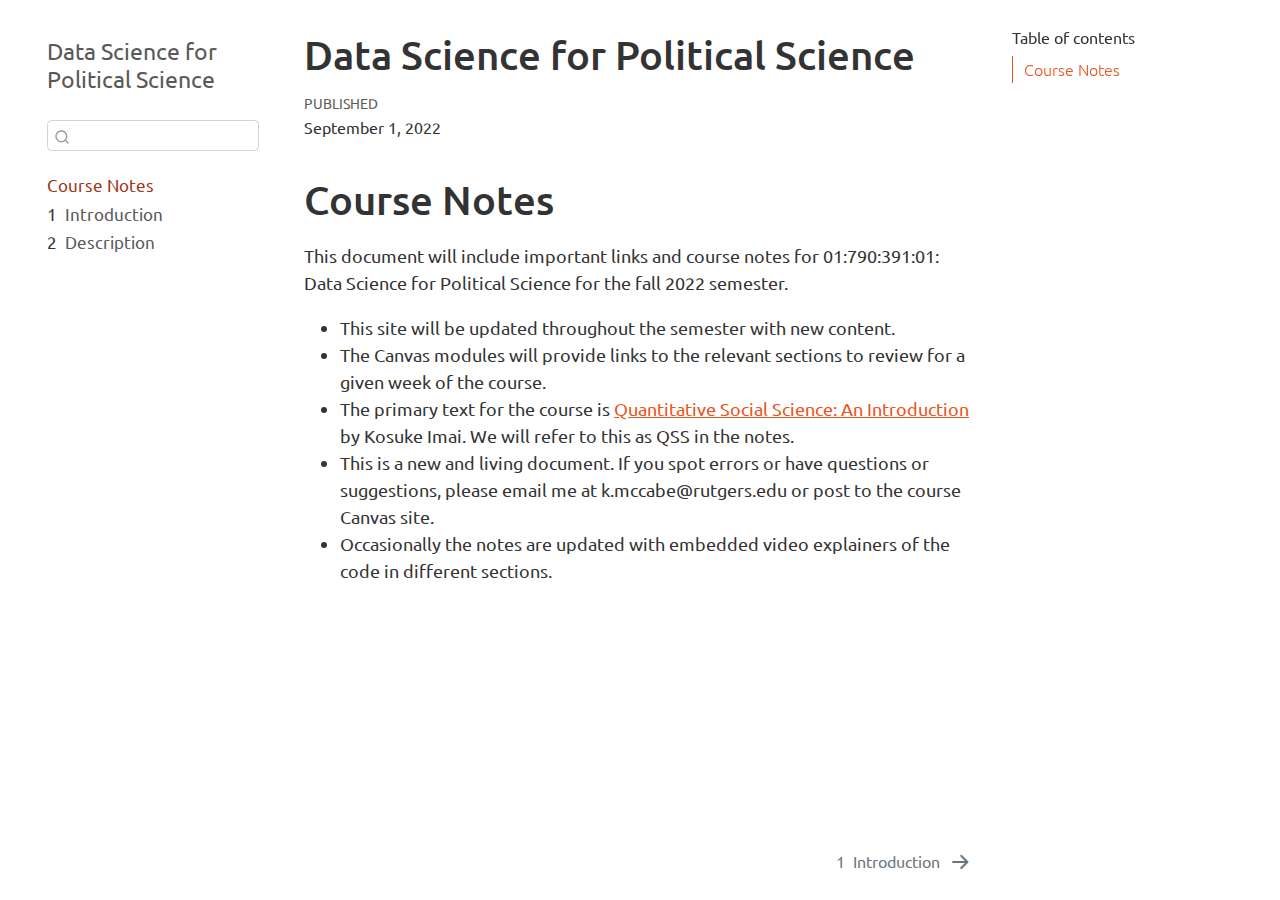
==== commit 5b3164cf: "separate preface from intro" ====
--- a/docs/index.html
+++ b/docs/index.html
@@ -16,69 +16,6 @@
 div.column{display: inline-block; vertical-align: top; width: 50%;}
 div.hanging-indent{margin-left: 1.5em; text-indent: -1.5em;}
 ul.task-list{list-style: none;}
-pre > code.sourceCode { white-space: pre; position: relative; }
-pre > code.sourceCode > span { display: inline-block; line-height: 1.25; }
-pre > code.sourceCode > span:empty { height: 1.2em; }
-.sourceCode { overflow: visible; }
-code.sourceCode > span { color: inherit; text-decoration: inherit; }
-div.sourceCode { margin: 1em 0; }
-pre.sourceCode { margin: 0; }
-@media screen {
-div.sourceCode { overflow: auto; }
-}
-@media print {
-pre > code.sourceCode { white-space: pre-wrap; }
-pre > code.sourceCode > span { text-indent: -5em; padding-left: 5em; }
-}
-pre.numberSource code
-  { counter-reset: source-line 0; }
-pre.numberSource code > span
-  { position: relative; left: -4em; counter-increment: source-line; }
-pre.numberSource code > span > a:first-child::before
-  { content: counter(source-line);
-    position: relative; left: -1em; text-align: right; vertical-align: baseline;
-    border: none; display: inline-block;
-    -webkit-touch-callout: none; -webkit-user-select: none;
-    -khtml-user-select: none; -moz-user-select: none;
-    -ms-user-select: none; user-select: none;
-    padding: 0 4px; width: 4em;
-    color: #aaaaaa;
-  }
-pre.numberSource { margin-left: 3em; border-left: 1px solid #aaaaaa;  padding-left: 4px; }
-div.sourceCode
-  {   }
-@media screen {
-pre > code.sourceCode > span > a:first-child::before { text-decoration: underline; }
-}
-code span.al { color: #ff0000; font-weight: bold; } /* Alert */
-code span.an { color: #60a0b0; font-weight: bold; font-style: italic; } /* Annotation */
-code span.at { color: #7d9029; } /* Attribute */
-code span.bn { color: #40a070; } /* BaseN */
-code span.bu { } /* BuiltIn */
-code span.cf { color: #007020; font-weight: bold; } /* ControlFlow */
-code span.ch { color: #4070a0; } /* Char */
-code span.cn { color: #880000; } /* Constant */
-code span.co { color: #60a0b0; font-style: italic; } /* Comment */
-code span.cv { color: #60a0b0; font-weight: bold; font-style: italic; } /* CommentVar */
-code span.do { color: #ba2121; font-style: italic; } /* Documentation */
-code span.dt { color: #902000; } /* DataType */
-code span.dv { color: #40a070; } /* DecVal */
-code span.er { color: #ff0000; font-weight: bold; } /* Error */
-code span.ex { } /* Extension */
-code span.fl { color: #40a070; } /* Float */
-code span.fu { color: #06287e; } /* Function */
-code span.im { } /* Import */
-code span.in { color: #60a0b0; font-weight: bold; font-style: italic; } /* Information */
-code span.kw { color: #007020; font-weight: bold; } /* Keyword */
-code span.op { color: #666666; } /* Operator */
-code span.ot { color: #007020; } /* Other */
-code span.pp { color: #bc7a00; } /* Preprocessor */
-code span.sc { color: #4070a0; } /* SpecialChar */
-code span.ss { color: #bb6688; } /* SpecialString */
-code span.st { color: #4070a0; } /* String */
-code span.va { color: #19177c; } /* Variable */
-code span.vs { color: #4070a0; } /* VerbatimString */
-code span.wa { color: #60a0b0; font-weight: bold; font-style: italic; } /* Warning */
 </style>
 
 
@@ -118,7 +55,6 @@
     "search-submit-button-title": "Submit"
   }
 }</script>
-<link href="site_libs/vembedr-0.1.5/css/vembedr.css" rel="stylesheet">
 
 
 </head>
@@ -176,26 +112,7 @@
     <h2 id="toc-title">Table of contents</h2>
    
   <ul>
-  <li><a href="#course-notes" id="toc-course-notes" class="nav-link active" data-scroll-target="#course-notes">Course Notes</a>
-  <ul class="collapse">
-  <li><a href="#what-have-i-signed-up-for" id="toc-what-have-i-signed-up-for" class="nav-link" data-scroll-target="#what-have-i-signed-up-for">What have I signed up for?</a>
-  <ul class="collapse">
-  <li><a href="#data-science-can-help-social-scientists" id="toc-data-science-can-help-social-scientists" class="nav-link" data-scroll-target="#data-science-can-help-social-scientists">Data Science Can Help Social Scientists</a></li>
-  <li><a href="#course-goals" id="toc-course-goals" class="nav-link" data-scroll-target="#course-goals">Course Goals</a></li>
-  </ul></li>
-  <li><a href="#rsetup" id="toc-rsetup" class="nav-link" data-scroll-target="#rsetup">Setup in R</a></li>
-  <li><a href="#first-time-working-in-r-and-rstudio" id="toc-first-time-working-in-r-and-rstudio" class="nav-link" data-scroll-target="#first-time-working-in-r-and-rstudio">First Time Working in R and RStudio</a>
-  <ul class="collapse">
-  <li><a href="#open-rstudio" id="toc-open-rstudio" class="nav-link" data-scroll-target="#open-rstudio">Open RStudio</a></li>
-  <li><a href="#using-r-as-a-calculator" id="toc-using-r-as-a-calculator" class="nav-link" data-scroll-target="#using-r-as-a-calculator">Using R as a Calculator</a></li>
-  <li><a href="#working-in-an-r-script" id="toc-working-in-an-r-script" class="nav-link" data-scroll-target="#working-in-an-r-script">Working in an R Script</a></li>
-  <li><a href="#preparing-your-r-script" id="toc-preparing-your-r-script" class="nav-link" data-scroll-target="#preparing-your-r-script">Preparing your R script</a></li>
-  <li><a href="#executing-commands-in-your-r-script" id="toc-executing-commands-in-your-r-script" class="nav-link" data-scroll-target="#executing-commands-in-your-r-script">Executing Commands in your R script</a></li>
-  <li><a href="#objects" id="toc-objects" class="nav-link" data-scroll-target="#objects">Objects</a></li>
-  </ul></li>
-  <li><a href="#assignment-1" id="toc-assignment-1" class="nav-link" data-scroll-target="#assignment-1">Assignment 1</a></li>
-  <li><a href="#r-markdown" id="toc-r-markdown" class="nav-link" data-scroll-target="#r-markdown">R Markdown</a></li>
-  </ul></li>
+  <li><a href="#course-notes" id="toc-course-notes" class="nav-link active" data-scroll-target="#course-notes">Course Notes</a></li>
   </ul>
 </nav>
     </div>
@@ -234,347 +151,8 @@
 <li>This is a new and living document. If you spot errors or have questions or suggestions, please email me at k.mccabe@rutgers.edu or post to the course Canvas site.</li>
 <li>Occasionally the notes are updated with embedded video explainers of the code in different sections.</li>
 </ul>
-<section id="what-have-i-signed-up-for" class="level2">
-<h2 class="anchored" data-anchor-id="what-have-i-signed-up-for">What have I signed up for?</h2>
-<p>First: What is Data Science?</p>
-<ul>
-<li>Data Science involves a combination of math/statistics and programming/coding skills, which, for our purposes, we will combine with social science knowledge.
-<ul>
-<li><a href="http://drewconway.com/zia/2013/3/26/the-data-science-venn-diagram">Drew Conway</a> has a nice venn diagram of how these different skill sets intersect.</li>
-<li>Note: This course will not assume prior familiarity with data science in general or coding, specifically. For those brand new to data science, the idea of learning to code may seem intimidating, but anyone can succeed with a bit of patience and an open mind.</li>
-</ul></li>
-</ul>
-<p><img src="images/venn.png" class="img-fluid"></p>
-<p>Next: What is political science?</p>
-<ul>
-<li>The science of politics, of course! Politics focuses on studying governance and the distribution of power in society, broadly conceived.
-<ul>
-<li>How else might you define politics and political science? What do we study in political science?</li>
-</ul></li>
-</ul>
-<section id="data-science-can-help-social-scientists" class="level3">
-<h3 class="anchored" data-anchor-id="data-science-can-help-social-scientists">Data Science Can Help Social Scientists</h3>
-<p><strong><em>Example: Mapping poverty using mobile phone and satellite data</em></strong></p>
-<p>Researchers used modern data sources, including mobile phone data, as a way to <strong><em>predict</em></strong> and <strong><em>describe</em></strong> poverty in different geographic regions. These tools helped social scientists come up with methods that are much more cost-effective and efficient, but still as accurate as traditional methods for this type of measurement.</p>
-<ul>
-<li>How might measures of global poverty be useful to political scientists?</li>
-</ul>
-<p><img src="images/blum.jpg" class="img-fluid" style="width:90.0%"></p>
-<p><strong><em>Social Science Goals</em></strong></p>
-<p>We have several goals in social science. Here are four that data science can help us pursue:</p>
-<ul>
-<li><strong>Describe</strong> and measure
-<ul>
-<li>Has the U.S. population increased?</li>
-</ul></li>
-<li><strong>Explain</strong>, evaluate, and recommend (study of causation)
-<ul>
-<li>Does expanding Medicaid improve health outcomes?</li>
-</ul></li>
-<li><strong>Predict</strong>
-<ul>
-<li>Who will win the next election?</li>
-</ul></li>
-<li><strong>Discover</strong>
-<ul>
-<li>How do policies diffuse across states?</li>
-</ul></li>
-</ul>
-<p>What are other examples of these goals?</p>
-<p>Note: In this course, we are exploiting the benefits of quantitative data to help achieve goals of social science. However, quantitative data have their shortcomings, too. We will also discuss the limitations of various applications of social science data, and we encourage you to always think critically about how we are using data.</p>
-</section>
-<section id="course-goals" class="level3">
-<h3 class="anchored" data-anchor-id="course-goals">Course Goals</h3>
-<p>This course will provide you with a taste of each of these social science goals, and how the use of data can help achieve these goals. By the end of the course, you should be able to</p>
-<ul>
-<li>Provide examples of how quantitative data may be used to help answer social science research questions.</li>
-<li>Compare and contrast the goals of description, causation, prediction, and discovery in social science research.</li>
-<li>Use the programming language R to import and explore social science data and conduct basic statistical analyses.</li>
-<li>Interpret and describe visual displays of social science data, such as graphs and maps.</li>
-<li>Develop your own analyses and visualizations to understand social science phenomena.</li>
-</ul>
-<p>If you are someone that loves data, we hope you will find this course engaging. If you are someone who loathes or finds the idea of working with data and statistics alarming, we hope you keep an open mind. We will meet you where you are. This course will not assume knowledge of statistical software, and there will be plenty of opportunities to ask questions and seek help from classmates and the instructor throughout the semester.</p>
-<p>The first section of course will walk people through how to use the statistical program– R– that we will employ this semester.</p>
-<p><strong><em>Will this course help me in the future?</em></strong></p>
-<p>Even if you do not plan on becoming a social scientist or a data scientist, an introduction to these skills may prove helpful throughout your academic and professional careers.</p>
-<ul>
-<li>To become an informed consumer of news articles and research involving quantitative analyses.</li>
-<li>To practice analytical thinking to make informed arguments and decisions.</li>
-<li>To expand your toolkit for getting a job that may involve consuming or performing some data analysis, even if that is not the traditional role.
-<ul>
-<li>Example: Journalism- <a href="https://www.nytimes.com/2019/06/12/reader-center/data-reporting-spreadsheets.html">How 5 Data Dynamos Do Their Jobs</a></li>
-</ul></li>
-</ul>
-</section>
-</section>
-<section id="rsetup" class="level2">
-<h2 class="anchored" data-anchor-id="rsetup">Setup in R</h2>
-<p><strong>Goal</strong></p>
-<p>By the end of the first week of the course, you will want to have R and RStudio installed on your computer (both free) and feel comfortable using R as a calculator.</p>
-<p>R is an application that processes the R programming language in a statistical computing environment. RStudio is also an application, which serves as a user interface that makes working in R easier. We will primarily open and use RStudio to work with R.</p>
-<p>In other classes, you may come across Stata, SPSS, Excel, or SAS, which are programs that also conduct data analysis. R has the advantage of being free and open-source. Even after you leave the university setting, you will be able to use R/RStudio for free. As an open-source program, it is very flexible, and a community of active R/RStudio users is constantly adding to and improving the program.</p>
-<p><strong>R and RStudio Installation</strong></p>
-<p>This content follows and reinforces QSS 1.3. Additional resources are also linked below.</p>
-<ul>
-<li>This <a href="http://www.youtube.com/embed/ulIv0NiVTs4?rel=0">video</a> from Professor Christopher Bail explains why many social scientists use R and describes the R and RStudio installation process. This involves
-<ol type="1">
-<li>Going to <a href="https://cran.r-project.org/">cran</a>, select the link that matches your operating system, and then follow the installation instructions, and</li>
-<li>Visiting <a href="http://www.rstudio.com/">RStudio</a> and follow the download and installation instructions. R is the statistical software and programming language used for analysis. RStudio provides a convenient user interface for running R code.</li>
-</ol></li>
-</ul>
-<div class="cell">
-<div class="cell-output-display">
-<div class="vembedr">
-<div>
-<iframe src="https://www.youtube.com/embed/ulIv0NiVTs4" width="533" height="300" frameborder="0" allowfullscreen="" data-external="1"></iframe>
-</div>
-</div>
-</div>
-</div>
-</section>
-<section id="first-time-working-in-r-and-rstudio" class="level2">
-<h2 class="anchored" data-anchor-id="first-time-working-in-r-and-rstudio">First Time Working in R and RStudio</h2>
-<p>This next section provides a few notes on using R and RStudio now that you have installed it. In this section, we cover the following materials:</p>
-<ul>
-<li>Using R as a calculator and assigning objects using <code>&lt;-</code></li>
-<li>Setting your working directory and the <code>setwd()</code> function.</li>
-<li>Creating and saving an R script</li>
-</ul>
-<p>This section highlights important concepts from QSS chapter 1.</p>
-<section id="open-rstudio" class="level3">
-<h3 class="anchored" data-anchor-id="open-rstudio">Open RStudio</h3>
-<p>RStudio is an open-source and free program that greatly facilitates the use of R, especially for users new to programming. Once you have downloaded and installed R and RStudio, to work in R, all you need to do now is <strong><em>open RStudio</em></strong> (it will open R). It should look like this, though your version numbers will be different:</p>
-<p><img src="images/rconsole1.png" class="img-fluid"></p>
-<p><strong>Note:</strong> The first time you open RStudio, you likely only have the three windows above. We will want to create a fourth window by <strong>opening an R script</strong> to create the fourth window.</p>
-<ul>
-<li>To do this, in RStudio, click on File -&gt; New -&gt; R script in your computer’s toolbar. This will open a blank document for text editing in the upper left of the RStudio window. We will return to this window in a moment.
-<ul>
-<li>You can alternatively click on the green + sign indicator in the top-left corner of the RStudio window, which should give you the option to create a new R script document.</li>
-</ul></li>
-</ul>
-<p>Now you should have something that looks like this, similar to Figure 1.1. in QSS:</p>
-<p><img src="images/rconsole2.png" class="img-fluid"><strong>Note:</strong> The first time you open RStudio, you likely only have the three windows above. We will want to create a fourth window by <strong>opening an R script</strong> to create the fourth window.</p>
-<ul>
-<li>To do this, in RStudio, click on File -&gt; New -&gt; R script in your computer’s toolbar. This will open a blank document for text editing in the upper left of the RStudio window. We will return to this window in a moment.
-<ul>
-<li>You can alternatively click on the green + sign indicator in the top-left corner of the RStudio window, which should give you the option to create a new R script document.</li>
-</ul></li>
-</ul>
-<p>Now you should have something that looks like this, similar to Figure 1.1. in QSS:</p>
-<p><img src="images/rconsole2.png" class="img-fluid"></p>
-<ul>
-<li>The upper-left window has our script document that will contain code.</li>
-<li>The lower-left window is the console. This will show the output of the code we run. We will also be able to type directly in the console.</li>
-<li>The upper-right window shows the environment (and other tabs, such as the history of commands). When we load and store data in RStudio, we will see a summary of that in the environment.</li>
-<li>The lower-right window will enable us to view plots and search help files, among other things.</li>
-</ul>
-</section>
-<section id="using-r-as-a-calculator" class="level3">
-<h3 class="anchored" data-anchor-id="using-r-as-a-calculator">Using R as a Calculator</h3>
-<p>The <em>bottom left</em> window in your RStudio is the Console. You can type in this window to use R as a calculator or to try out commands. It will show the raw output of any commands you type. For example, we can try to use R as a calculator. Type the following in the Console (the bottom left window) and hit “enter” or “return” on your keyboard:</p>
-<div class="cell">
-<div class="sourceCode cell-code" id="cb1"><pre class="sourceCode r code-with-copy"><code class="sourceCode r"><span id="cb1-1"><a href="#cb1-1" aria-hidden="true" tabindex="-1"></a><span class="dv">5</span> <span class="sc">+</span> <span class="dv">3</span></span></code><button title="Copy to Clipboard" class="code-copy-button"><i class="bi"></i></button></pre></div>
-<div class="cell-output cell-output-stdout">
-<pre><code>[1] 8</code></pre>
-</div>
-<div class="sourceCode cell-code" id="cb3"><pre class="sourceCode r code-with-copy"><code class="sourceCode r"><span id="cb3-1"><a href="#cb3-1" aria-hidden="true" tabindex="-1"></a><span class="dv">5</span> <span class="sc">-</span> <span class="dv">3</span></span></code><button title="Copy to Clipboard" class="code-copy-button"><i class="bi"></i></button></pre></div>
-<div class="cell-output cell-output-stdout">
-<pre><code>[1] 2</code></pre>
-</div>
-<div class="sourceCode cell-code" id="cb5"><pre class="sourceCode r code-with-copy"><code class="sourceCode r"><span id="cb5-1"><a href="#cb5-1" aria-hidden="true" tabindex="-1"></a><span class="dv">5</span><span class="sc">^</span><span class="dv">2</span></span></code><button title="Copy to Clipboard" class="code-copy-button"><i class="bi"></i></button></pre></div>
-<div class="cell-output cell-output-stdout">
-<pre><code>[1] 25</code></pre>
-</div>
-<div class="sourceCode cell-code" id="cb7"><pre class="sourceCode r code-with-copy"><code class="sourceCode r"><span id="cb7-1"><a href="#cb7-1" aria-hidden="true" tabindex="-1"></a><span class="dv">5</span> <span class="sc">*</span> <span class="dv">3</span></span></code><button title="Copy to Clipboard" class="code-copy-button"><i class="bi"></i></button></pre></div>
-<div class="cell-output cell-output-stdout">
-<pre><code>[1] 15</code></pre>
-</div>
-<div class="sourceCode cell-code" id="cb9"><pre class="sourceCode r code-with-copy"><code class="sourceCode r"><span id="cb9-1"><a href="#cb9-1" aria-hidden="true" tabindex="-1"></a><span class="dv">5</span><span class="sc">/</span><span class="dv">3</span></span></code><button title="Copy to Clipboard" class="code-copy-button"><i class="bi"></i></button></pre></div>
-<div class="cell-output cell-output-stdout">
-<pre><code>[1] 1.666667</code></pre>
-</div>
-<div class="sourceCode cell-code" id="cb11"><pre class="sourceCode r code-with-copy"><code class="sourceCode r"><span id="cb11-1"><a href="#cb11-1" aria-hidden="true" tabindex="-1"></a>(<span class="dv">5</span> <span class="sc">+</span> <span class="dv">3</span>) <span class="sc">*</span> <span class="dv">2</span></span></code><button title="Copy to Clipboard" class="code-copy-button"><i class="bi"></i></button></pre></div>
-<div class="cell-output cell-output-stdout">
-<pre><code>[1] 16</code></pre>
-</div>
-</div>
-<p>In the other RStudio windows, the upper right will show a history of commands that you have sent from the text editor to the R console, along with other items. The lower right will show graphs, help documents and other features. These will be useful later in the course.</p>
-</section>
-<section id="working-in-an-r-script" class="level3">
-<h3 class="anchored" data-anchor-id="working-in-an-r-script">Working in an R Script</h3>
-<p>Earlier, I asked you to open an R script in the upper left window by doing File, then New File, then R Script. Let’s go back to working in that window.</p>
-<p><strong>Set your working directory <code>setwd()</code></strong></p>
-<p>(Almost) every time you work in RStudio, the first thing you will do is set your working directory. This is a designated folder in your computer where you will save your R scripts and datasets.</p>
-<p>There are many ways to do this.</p>
-<ul>
-<li>An easy way is to go to Session -&gt; Set Working Directory -&gt; Choose Directory. I suggest choosing a folder in your computer that you can easily find and that you will routinely use for this class. Go ahead and create/select it.</li>
-<li>Note: when you selected your directory, code came out in the bottom left Console window. This is the <code>setwd()</code> command which can also be used directly to set your working directory in the future.</li>
-<li>If you aren’t sure where your directory has been set, you can also type <code>getwd()</code> in your Console. Try it now</li>
-</ul>
-<div class="cell">
-<div class="sourceCode cell-code" id="cb13"><pre class="sourceCode r code-with-copy"><code class="sourceCode r"><span id="cb13-1"><a href="#cb13-1" aria-hidden="true" tabindex="-1"></a><span class="do">## Example of where my directory was</span></span>
-<span id="cb13-2"><a href="#cb13-2" aria-hidden="true" tabindex="-1"></a><span class="fu">getwd</span>()</span></code><button title="Copy to Clipboard" class="code-copy-button"><i class="bi"></i></button></pre></div>
-</div>
-<p>If I want to change the working directory, I can go to the top toolbar of my computer and use Session -&gt; Set Working Directory -&gt; Choose Directory or just type my file pathway using the <code>setwd()</code> below:</p>
-<div class="cell">
-<div class="sourceCode cell-code" id="cb14"><pre class="sourceCode r code-with-copy"><code class="sourceCode r"><span id="cb14-1"><a href="#cb14-1" aria-hidden="true" tabindex="-1"></a><span class="do">## Example of setting the working directory using setwd().</span></span>
-<span id="cb14-2"><a href="#cb14-2" aria-hidden="true" tabindex="-1"></a><span class="do">## Your computer will have your own file path.</span></span>
-<span id="cb14-3"><a href="#cb14-3" aria-hidden="true" tabindex="-1"></a><span class="fu">setwd</span>(<span class="st">"/Users/ktmccabe/Dropbox/Rutgers Teaching/"</span>)</span></code><button title="Copy to Clipboard" class="code-copy-button"><i class="bi"></i></button></pre></div>
-</div>
-<p><strong>Saving the R Script</strong></p>
-<p>Let’s now save our R script to our working directory and give it an informative name. To do so, go to File, then Save As, make sure you are in the same folder on your computer as the folder you chose for your working directory.</p>
-<p>Give the file an informative name, such as: “McCabeWeek1.R”. Note: all of your R scripts will have the .R extension.</p>
-</section>
-<section id="preparing-your-r-script" class="level3">
-<h3 class="anchored" data-anchor-id="preparing-your-r-script">Preparing your R script</h3>
-<p>Now that we have saved our R script, let’s work inside of it. Remember, we are in the top-left RStudio window now.</p>
-<ul>
-<li>Just like the beginning of a paper, you will want to title your R script. In R, any line that you start with a # will not be treated as a programming command. You can use this to your advantage to write titles/comments. Below is a screenshot example of a template R script.</li>
-<li>You can specify your working directory at the top, too. Add your own filepath inside <code>setwd()</code></li>
-</ul>
-<p><img src="images/templateR.png" class="img-fluid"></p>
-<ul>
-<li>Then you can start answering problems in the rest of the script.</li>
-<li>Think of the R script as where you write the final draft of your paper. In the Console (the bottom-left window), you can mess around and try different things, like you might when you are taking notes or outlining an essay. Then, write the final programming steps that lead you to your answer in the R script. For example, if I wanted to add 5 + 3, I might try different ways of typing it in the Console, and then when I found out <code>5 + 3</code> is the right approach, I would type that into my script.</li>
-</ul>
-</section>
-<section id="executing-commands-in-your-r-script" class="level3">
-<h3 class="anchored" data-anchor-id="executing-commands-in-your-r-script">Executing Commands in your R script</h3>
-<p>The last thing we will note in this initial handout is how to execute commands in your R script.</p>
-<p>To run / execute a command in your R script (the upper left window), you can</p>
-<ol type="1">
-<li>Highlight the code you want to run, and then hold down “command + return” on a Mac or “control + enter” on Windows</li>
-<li>Place your cursor at the end of the line of code (far right), and hit “command + return” on a Mac or “control + return” on Windows, or</li>
-<li>Do 1 or 2, but instead of using the keyboard to execute the commands, click “Run” in the top right corner of the upper-left window.</li>
-</ol>
-<p>Try it: Type <code>5 + 3</code> in the R script. Then, try to execute <code>5 + 3</code>. It should look something like this:</p>
-<p><img src="images/rtemplate2.png" class="img-fluid"></p>
-<p>After you executed the code, you should see it pop out in your Console:</p>
-<div class="cell">
-<div class="sourceCode cell-code" id="cb15"><pre class="sourceCode r code-with-copy"><code class="sourceCode r"><span id="cb15-1"><a href="#cb15-1" aria-hidden="true" tabindex="-1"></a><span class="dv">5</span> <span class="sc">+</span> <span class="dv">3</span></span></code><button title="Copy to Clipboard" class="code-copy-button"><i class="bi"></i></button></pre></div>
-<div class="cell-output cell-output-stdout">
-<pre><code>[1] 8</code></pre>
-</div>
-</div>
-<p><img src="images/runningcode.png" class="img-fluid" style="width:90.0%"></p>
-<p>Note: The symbol # also allows for annotation behind commands or on a separate line. Everything that follows # will be ignored by R. You can annotate your own code so that you and others can understand what each part of the code is designed to do.</p>
-<div class="cell">
-<div class="sourceCode cell-code" id="cb17"><pre class="sourceCode r code-with-copy"><code class="sourceCode r"><span id="cb17-1"><a href="#cb17-1" aria-hidden="true" tabindex="-1"></a><span class="do">## Example</span></span>
-<span id="cb17-2"><a href="#cb17-2" aria-hidden="true" tabindex="-1"></a>sum53 <span class="ot">&lt;-</span> <span class="dv">5</span> <span class="sc">+</span> <span class="dv">3</span> <span class="co"># example of assigning an addition calculation</span></span></code><button title="Copy to Clipboard" class="code-copy-button"><i class="bi"></i></button></pre></div>
-</div>
-</section>
-<section id="objects" class="level3">
-<h3 class="anchored" data-anchor-id="objects">Objects</h3>
-<p>Sometimes we will want to store our calculations as “objects” in R. We use <code>&lt;-</code> to assign objects by placing it <a href="https://www.youtube.com/watch?v=vLZA67L7gIo&amp;ab_channel=BeyonceSasha1">to the left</a> of what we want to store. For example, let’s store the calculation <code>5 + 3</code> as an object named <code>sum53</code>:</p>
-<div class="cell">
-<div class="sourceCode cell-code" id="cb18"><pre class="sourceCode r code-with-copy"><code class="sourceCode r"><span id="cb18-1"><a href="#cb18-1" aria-hidden="true" tabindex="-1"></a>sum53 <span class="ot">&lt;-</span> <span class="dv">5</span> <span class="sc">+</span> <span class="dv">3</span></span></code><button title="Copy to Clipboard" class="code-copy-button"><i class="bi"></i></button></pre></div>
-</div>
-<p>After we execute this code, <code>sum53 now stores the calculation. This means, that if we execute a line of code that just has</code>sum53`, it will output 8. Try it:</p>
-<div class="cell">
-<div class="sourceCode cell-code" id="cb19"><pre class="sourceCode r code-with-copy"><code class="sourceCode r"><span id="cb19-1"><a href="#cb19-1" aria-hidden="true" tabindex="-1"></a>sum53</span></code><button title="Copy to Clipboard" class="code-copy-button"><i class="bi"></i></button></pre></div>
-<div class="cell-output cell-output-stdout">
-<pre><code>[1] 8</code></pre>
-</div>
-</div>
-<p>Now we no longer have to type <code>5 + 3</code>, we can just type <code>sum53</code>. For example, let’s say we wanted to subtract 2 from this calculation. We could do:</p>
-<div class="cell">
-<div class="sourceCode cell-code" id="cb21"><pre class="sourceCode r code-with-copy"><code class="sourceCode r"><span id="cb21-1"><a href="#cb21-1" aria-hidden="true" tabindex="-1"></a>sum53 <span class="sc">-</span> <span class="dv">2</span></span></code><button title="Copy to Clipboard" class="code-copy-button"><i class="bi"></i></button></pre></div>
-<div class="cell-output cell-output-stdout">
-<pre><code>[1] 6</code></pre>
-</div>
-</div>
-<p>Let’s say we wanted to divide two stored calculations:</p>
-<div class="cell">
-<div class="sourceCode cell-code" id="cb23"><pre class="sourceCode r code-with-copy"><code class="sourceCode r"><span id="cb23-1"><a href="#cb23-1" aria-hidden="true" tabindex="-1"></a>ten <span class="ot">&lt;-</span> <span class="dv">5</span> <span class="sc">+</span> <span class="dv">5</span></span>
-<span id="cb23-2"><a href="#cb23-2" aria-hidden="true" tabindex="-1"></a>two <span class="ot">&lt;-</span> <span class="dv">1</span> <span class="sc">+</span> <span class="dv">1</span></span>
-<span id="cb23-3"><a href="#cb23-3" aria-hidden="true" tabindex="-1"></a>ten <span class="sc">/</span> two</span></code><button title="Copy to Clipboard" class="code-copy-button"><i class="bi"></i></button></pre></div>
-<div class="cell-output cell-output-stdout">
-<pre><code>[1] 5</code></pre>
-</div>
-</div>
-<p>The information stored does not have to be numeric. For example, it can be a word, or what we would call a character string, in which case you need to use quotation marks.</p>
-<div class="cell">
-<div class="sourceCode cell-code" id="cb25"><pre class="sourceCode r code-with-copy"><code class="sourceCode r"><span id="cb25-1"><a href="#cb25-1" aria-hidden="true" tabindex="-1"></a>mccabe <span class="ot">&lt;-</span> <span class="st">"professor for this course"</span></span>
-<span id="cb25-2"><a href="#cb25-2" aria-hidden="true" tabindex="-1"></a>mccabe</span></code><button title="Copy to Clipboard" class="code-copy-button"><i class="bi"></i></button></pre></div>
-<div class="cell-output cell-output-stdout">
-<pre><code>[1] "professor for this course"</code></pre>
-</div>
-</div>
-<p><em>Note:</em> Object names cannot begin with numbers and no spacing is allowed. Avoid using special characters such as % and $, which have specific meanings in R. Finally, use concise and intuitive object names.</p>
-<ul>
-<li>GOOD CODE: <code>practice.calc &lt;- 5 + 3</code></li>
-<li>BAD CODE: <code>meaningless.and.unnecessarily.long.name &lt;- 5 + 3</code></li>
-</ul>
-<p>While these are simple examples, we will use objects all the time for more complicated things to store (e.g., like full datasets!) throughout the course.</p>
-<p>We can also store an array or “vector” of information using <code>c()</code></p>
-<div class="cell">
-<div class="sourceCode cell-code" id="cb27"><pre class="sourceCode r code-with-copy"><code class="sourceCode r"><span id="cb27-1"><a href="#cb27-1" aria-hidden="true" tabindex="-1"></a>somenumbers <span class="ot">&lt;-</span> <span class="fu">c</span>(<span class="dv">3</span>, <span class="dv">6</span>, <span class="dv">8</span>, <span class="dv">9</span>)</span>
-<span id="cb27-2"><a href="#cb27-2" aria-hidden="true" tabindex="-1"></a>somenumbers</span></code><button title="Copy to Clipboard" class="code-copy-button"><i class="bi"></i></button></pre></div>
-<div class="cell-output cell-output-stdout">
-<pre><code>[1] 3 6 8 9</code></pre>
-</div>
-</div>
-<p><strong>Importance of Clean Code</strong></p>
-<p>Ideally, when you are done with your R script, you should be able to highlight the entire script and execute it without generating any error messages. This means your code is clean. Code with typos in it may generate a red error message in the Console upon execution. This can happen when there are typos or commands are misused.</p>
-<p>For example, R is case sensitive. Let’s say we assigned our object like before:</p>
-<div class="cell">
-<div class="sourceCode cell-code" id="cb29"><pre class="sourceCode r code-with-copy"><code class="sourceCode r"><span id="cb29-1"><a href="#cb29-1" aria-hidden="true" tabindex="-1"></a>sum53 <span class="ot">&lt;-</span> <span class="dv">5</span> <span class="sc">+</span> <span class="dv">3</span></span></code><button title="Copy to Clipboard" class="code-copy-button"><i class="bi"></i></button></pre></div>
-</div>
-<p>However, when we went to execute <code>sum53</code>, we accidentally typed <code>Sum53</code>:</p>
-<div class="cell">
-<div class="sourceCode cell-code" id="cb30"><pre class="sourceCode r code-with-copy"><code class="sourceCode r"><span id="cb30-1"><a href="#cb30-1" aria-hidden="true" tabindex="-1"></a>Sum53</span></code><button title="Copy to Clipboard" class="code-copy-button"><i class="bi"></i></button></pre></div>
-<div class="cell-output cell-output-error">
-<pre><code>Error in eval(expr, envir, enclos): object 'Sum53' not found</code></pre>
-</div>
-</div>
-<p>Only certain types of objects can be used in mathematical calculations. Let’s say we tried to divide <code>mccabe</code> by 2:</p>
-<div class="cell">
-<div class="sourceCode cell-code" id="cb32"><pre class="sourceCode r code-with-copy"><code class="sourceCode r"><span id="cb32-1"><a href="#cb32-1" aria-hidden="true" tabindex="-1"></a>mccabe <span class="sc">/</span> <span class="dv">2</span></span></code><button title="Copy to Clipboard" class="code-copy-button"><i class="bi"></i></button></pre></div>
-<div class="cell-output cell-output-error">
-<pre><code>Error in mccabe/2: non-numeric argument to binary operator</code></pre>
-</div>
-</div>
-<p>A big part of learning to use R will be learning how to troubleshoot and detect typos in your code that generate error messages.</p>
-</section>
-</section>
-<section id="assignment-1" class="level2">
-<h2 class="anchored" data-anchor-id="assignment-1">Assignment 1</h2>
-<p>Below is an exercise that will demonstrate you are able to use R as a calculator and create R scripts, as well as locate important course platforms.</p>
-<p>We will walk through this assignment together during class, but you are welcome to try to do this ahead of time on your own. You will submit, on Canvas, two documents prior to the deadline.</p>
-<ul>
-<li>An R script (.R) file with your code. Follow the best practices by titling your script and using # comments to explain your steps. This code should be clean. I should be able to run your code to verify that the code produces the answers you write down.</li>
-<li>A Word document / Google Docs document or pdf with answers to the written questions (Problems 3-6 below). This document should also have a title with your name on it.
-<ul>
-<li>You may also alternatively submit a compiled RMarkdown document. We will discuss what RMarkdown is during class.</li>
-</ul></li>
-</ul>
-<p><strong><em>Assignment Exercises</em></strong></p>
-<ol type="1">
-<li>Create an R script saved as ``LastnameSetup1.R” (use your last name). Within the R script, follow the example from this handout and title the script.</li>
-<li>Set your working directory, and include the file pathway (within <code>setwd()</code>) at the top of your .R script.</li>
-<li>Do the calculation 8 + 3 - 2 in R. Store it as an object with an informative name. Report the answer.</li>
-<li>Do the calculation 5 x 3 in R. Store it as an object with an informative name. Report the answer.</li>
-<li>Add these two calculations together. Note: do this by adding together the objects you created, not the underlying raw calculations. Report the answer.</li>
-<li>Write down how you will complete your R assignments this semester. For example, if you have a personal laptop with R and RStudio on it, you will simply write “I will use my personal laptop.” If you don’t have a personal computer or laptop, please indicate where on campus or off-campus you will have regular access to a computer with R/RStudio to do your work. It is essential that you have regular access to a computer so that you will not fall behind in this course.</li>
-<li>Navigate to the course Piazza site and post a message. This can be as simple as “hello” or a reply to another person’s post. (No need to report this in your submission.)</li>
-</ol>
-</section>
-<section id="r-markdown" class="level2">
-<h2 class="anchored" data-anchor-id="r-markdown">R Markdown</h2>
-<p>An R Markdown document, which you can create in RStudio, allows you to weave together regular text, R code, and the output of R code in the same document. This can be very convenient when conducting data analysis because it allows you more space to explain what you are doing in each step. It can also be an effective platform for writing a report on a data analysis, similar to what you do when you write up a problem set.</p>
-<p><strong><em>Note: RMarkdown is not required for this course. It is up to you if you would like to write your problem sets in RMarkdown</em></strong></p>
-<p>R Markdown documents can be “compiled” into html, pdf, or docx documents. Below is an example of what a compiled html file looks like.</p>
-<ul>
-<li>Note that the image has both written text and a gray chunk, within which there is some R code, as well as the output of the R code (e.g., the number 8 and the image of the histogram plot)</li>
-</ul>
-<center>
-<img src="images/rmarkdownscreenshot.png" class="img-fluid" style="width:60.0%">
-</center>
-<p>We say this is a “compiled” RMarkdown document because it differs from the raw version of the file, which is a .Rmd file format. Below is an example of what the raw .Rmd version looks like, compared to the compiled html version.</p>
-<p><img src="images/rmarkdownraw.png" class="img-fluid" style="width:45.0%"> <img src="images/rmarkdownscreenshot.png" class="img-fluid" style="width:40.0%"></p>
-
-
-</section>
+
+
 </section>
 
 </main> <!-- /main -->
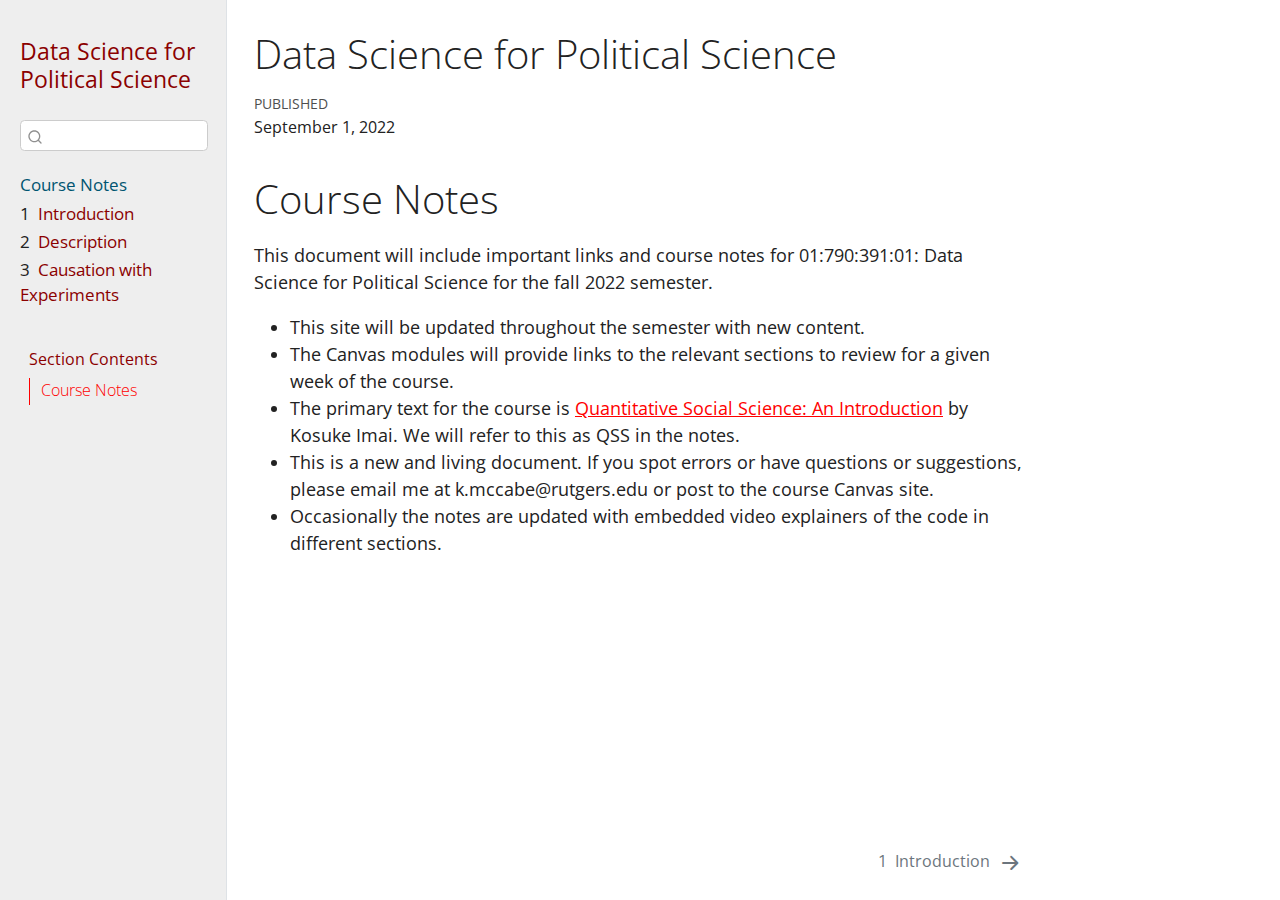
==== commit 29e361d0: "format changes" ====
--- a/docs/index.html
+++ b/docs/index.html
@@ -59,7 +59,7 @@
 
 </head>
 
-<body class="nav-sidebar floating">
+<body class="nav-sidebar docked">
 
 <div id="quarto-search-results"></div>
   <header id="quarto-header" class="headroom fixed-top">
@@ -75,7 +75,7 @@
 <!-- content -->
 <div id="quarto-content" class="quarto-container page-columns page-rows-contents page-layout-article">
 <!-- sidebar -->
-  <nav id="quarto-sidebar" class="sidebar collapse sidebar-navigation floating overflow-auto">
+  <nav id="quarto-sidebar" class="sidebar collapse sidebar-navigation docked overflow-auto">
     <div class="pt-lg-2 mt-2 text-left sidebar-header">
     <div class="sidebar-title mb-0 py-0">
       <a href="./">Data Science for Political Science</a> 
@@ -103,18 +103,23 @@
   <a href="./02-Description.html" class="sidebar-item-text sidebar-link"><span class="chapter-number">2</span>&nbsp; <span class="chapter-title">Description</span></a>
   </div>
 </li>
+        <li class="sidebar-item">
+  <div class="sidebar-item-container"> 
+  <a href="./03-CausalityI.html" class="sidebar-item-text sidebar-link"><span class="chapter-number">3</span>&nbsp; <span class="chapter-title">Causation with Experiments</span></a>
+  </div>
+</li>
     </ul>
     </div>
-</nav>
-<!-- margin-sidebar -->
-    <div id="quarto-margin-sidebar" class="sidebar margin-sidebar">
-        <nav id="TOC" role="doc-toc">
-    <h2 id="toc-title">Table of contents</h2>
+    <nav id="TOC" role="doc-toc">
+    <h2 id="toc-title">Section Contents</h2>
    
   <ul>
   <li><a href="#course-notes" id="toc-course-notes" class="nav-link active" data-scroll-target="#course-notes">Course Notes</a></li>
   </ul>
 </nav>
+</nav>
+<!-- margin-sidebar -->
+    <div id="quarto-margin-sidebar" class="sidebar margin-sidebar">
     </div>
 <!-- main -->
 <main class="content" id="quarto-document-content">
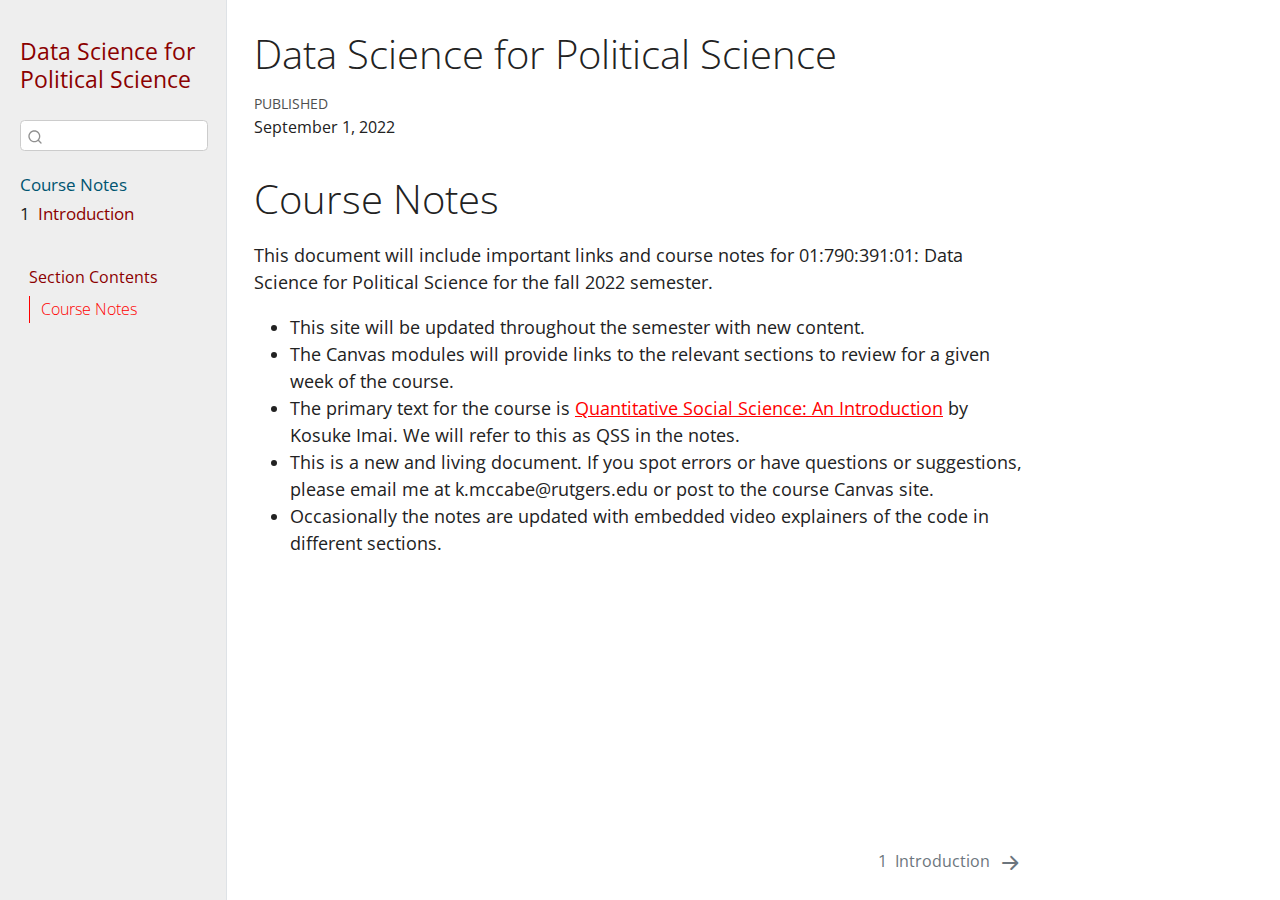
==== commit f65b77e8: "toggle chapter display" ====
--- a/docs/index.html
+++ b/docs/index.html
@@ -96,16 +96,6 @@
         <li class="sidebar-item">
   <div class="sidebar-item-container"> 
   <a href="./intro.html" class="sidebar-item-text sidebar-link"><span class="chapter-number">1</span>&nbsp; <span class="chapter-title">Introduction</span></a>
-  </div>
-</li>
-        <li class="sidebar-item">
-  <div class="sidebar-item-container"> 
-  <a href="./02-Description.html" class="sidebar-item-text sidebar-link"><span class="chapter-number">2</span>&nbsp; <span class="chapter-title">Description</span></a>
-  </div>
-</li>
-        <li class="sidebar-item">
-  <div class="sidebar-item-container"> 
-  <a href="./03-CausalityI.html" class="sidebar-item-text sidebar-link"><span class="chapter-number">3</span>&nbsp; <span class="chapter-title">Causation with Experiments</span></a>
   </div>
 </li>
     </ul>
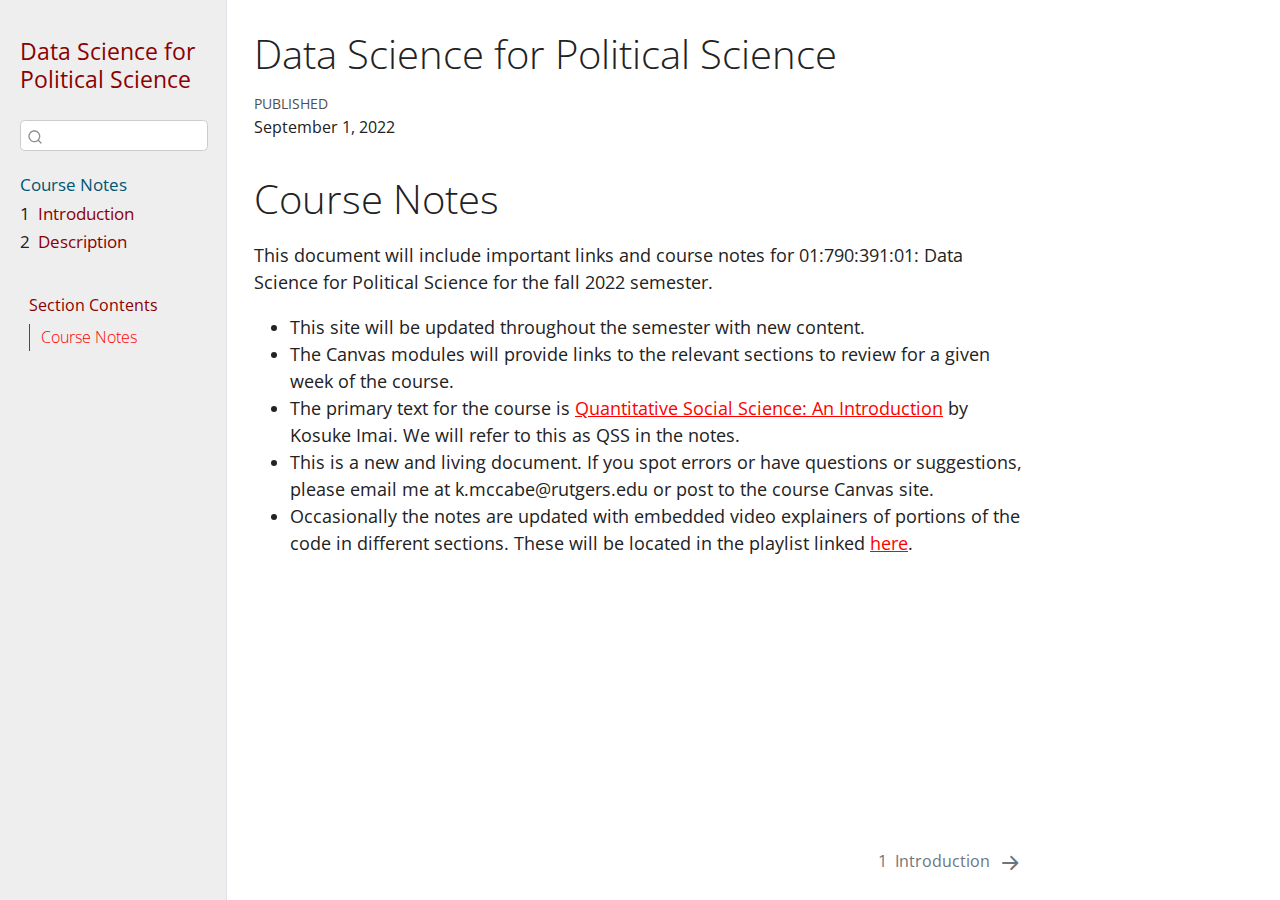
==== commit 53499f4d: "add Description back in" ====
--- a/docs/index.html
+++ b/docs/index.html
@@ -98,6 +98,11 @@
   <a href="./intro.html" class="sidebar-item-text sidebar-link"><span class="chapter-number">1</span>&nbsp; <span class="chapter-title">Introduction</span></a>
   </div>
 </li>
+        <li class="sidebar-item">
+  <div class="sidebar-item-container"> 
+  <a href="./02-Description.html" class="sidebar-item-text sidebar-link"><span class="chapter-number">2</span>&nbsp; <span class="chapter-title">Description</span></a>
+  </div>
+</li>
     </ul>
     </div>
     <nav id="TOC" role="doc-toc">
@@ -144,7 +149,7 @@
 <li>The Canvas modules will provide links to the relevant sections to review for a given week of the course.</li>
 <li>The primary text for the course is <a href="https://qss.princeton.press/qss-an-introduction/">Quantitative Social Science: An Introduction</a> by Kosuke Imai. We will refer to this as QSS in the notes.</li>
 <li>This is a new and living document. If you spot errors or have questions or suggestions, please email me at k.mccabe@rutgers.edu or post to the course Canvas site.</li>
-<li>Occasionally the notes are updated with embedded video explainers of the code in different sections.</li>
+<li>Occasionally the notes are updated with embedded video explainers of portions of the code in different sections. These will be located in the playlist linked <a href="https://youtube.com/playlist?list=PLx0unV_UpWcVWiQgq55YZxemiH7KrtPU-">here</a>.</li>
 </ul>
 
 
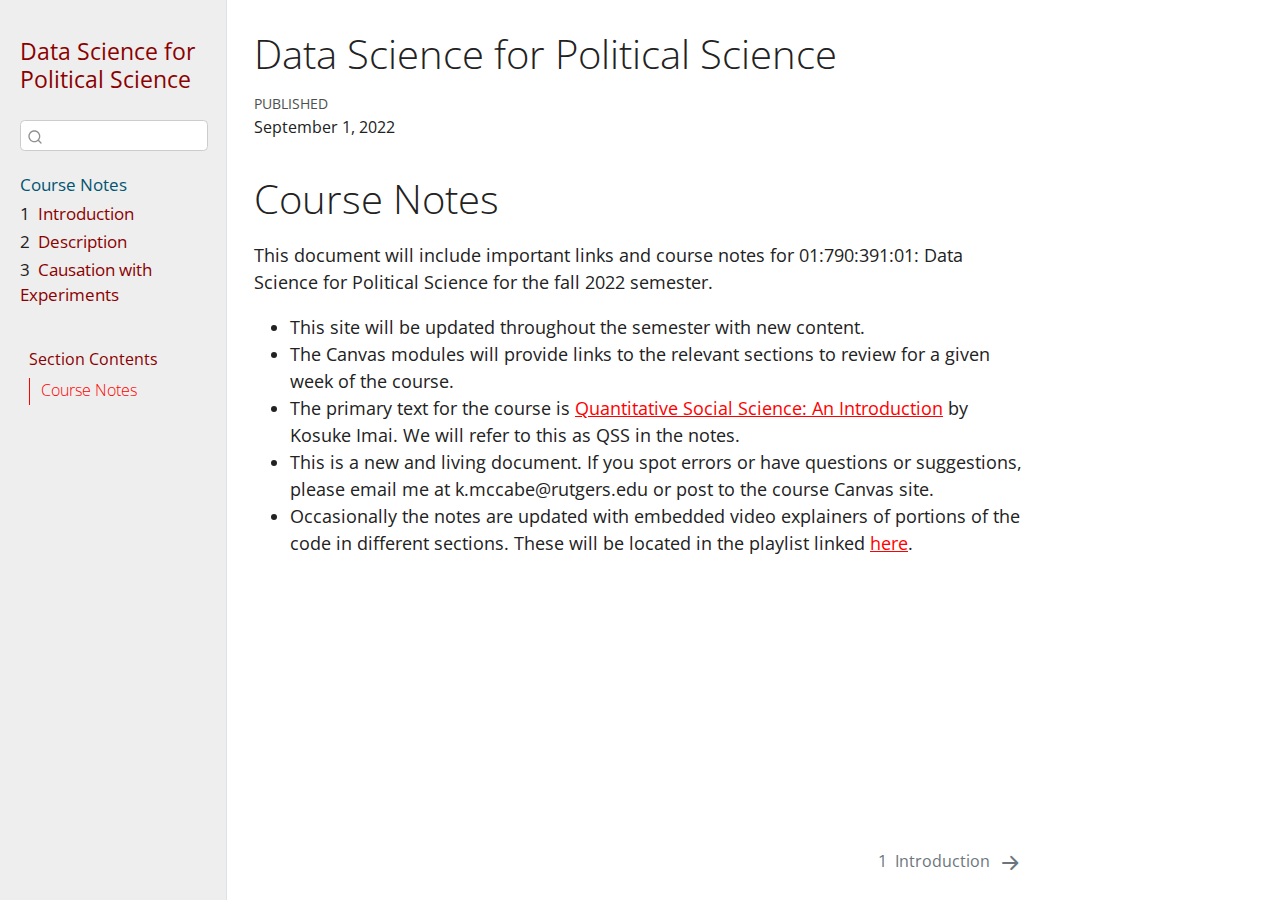
==== commit 2a10fbfd: "add section 3 to site" ====
--- a/docs/index.html
+++ b/docs/index.html
@@ -101,6 +101,11 @@
         <li class="sidebar-item">
   <div class="sidebar-item-container"> 
   <a href="./02-Description.html" class="sidebar-item-text sidebar-link"><span class="chapter-number">2</span>&nbsp; <span class="chapter-title">Description</span></a>
+  </div>
+</li>
+        <li class="sidebar-item">
+  <div class="sidebar-item-container"> 
+  <a href="./03-CausalityI.html" class="sidebar-item-text sidebar-link"><span class="chapter-number">3</span>&nbsp; <span class="chapter-title">Causation with Experiments</span></a>
   </div>
 </li>
     </ul>
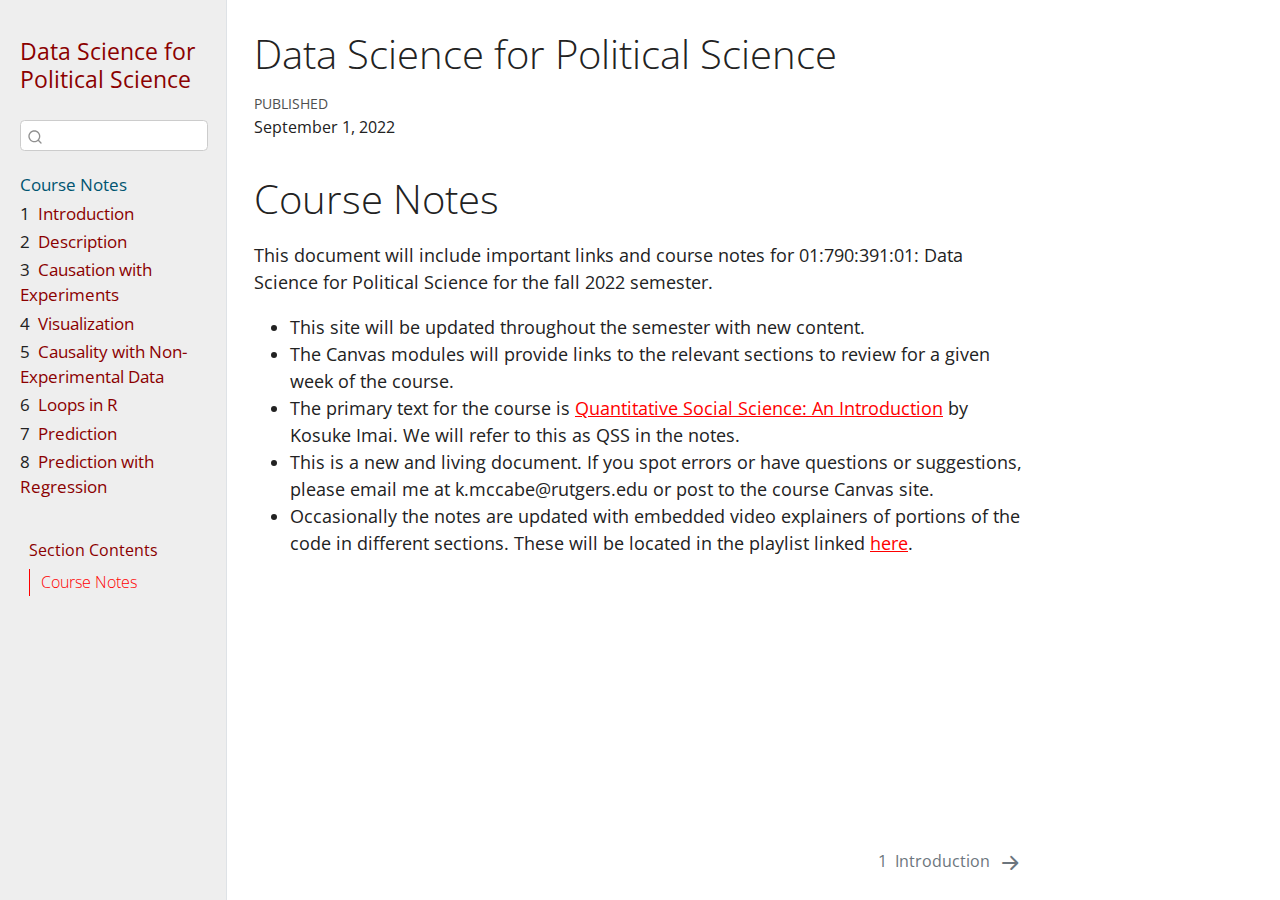
==== commit c69f2020: "add sections to website" ====
--- a/docs/index.html
+++ b/docs/index.html
@@ -106,6 +106,31 @@
         <li class="sidebar-item">
   <div class="sidebar-item-container"> 
   <a href="./03-CausalityI.html" class="sidebar-item-text sidebar-link"><span class="chapter-number">3</span>&nbsp; <span class="chapter-title">Causation with Experiments</span></a>
+  </div>
+</li>
+        <li class="sidebar-item">
+  <div class="sidebar-item-container"> 
+  <a href="./04-Visualization.html" class="sidebar-item-text sidebar-link"><span class="chapter-number">4</span>&nbsp; <span class="chapter-title">Visualization</span></a>
+  </div>
+</li>
+        <li class="sidebar-item">
+  <div class="sidebar-item-container"> 
+  <a href="./05-Causalityii.html" class="sidebar-item-text sidebar-link"><span class="chapter-number">5</span>&nbsp; <span class="chapter-title">Causality with Non-Experimental Data</span></a>
+  </div>
+</li>
+        <li class="sidebar-item">
+  <div class="sidebar-item-container"> 
+  <a href="./06-Loops.html" class="sidebar-item-text sidebar-link"><span class="chapter-number">6</span>&nbsp; <span class="chapter-title">Loops in R</span></a>
+  </div>
+</li>
+        <li class="sidebar-item">
+  <div class="sidebar-item-container"> 
+  <a href="./07-Prediction.html" class="sidebar-item-text sidebar-link"><span class="chapter-number">7</span>&nbsp; <span class="chapter-title">Prediction</span></a>
+  </div>
+</li>
+        <li class="sidebar-item">
+  <div class="sidebar-item-container"> 
+  <a href="./08-Regression.html" class="sidebar-item-text sidebar-link"><span class="chapter-number">8</span>&nbsp; <span class="chapter-title">Prediction with Regression</span></a>
   </div>
 </li>
     </ul>
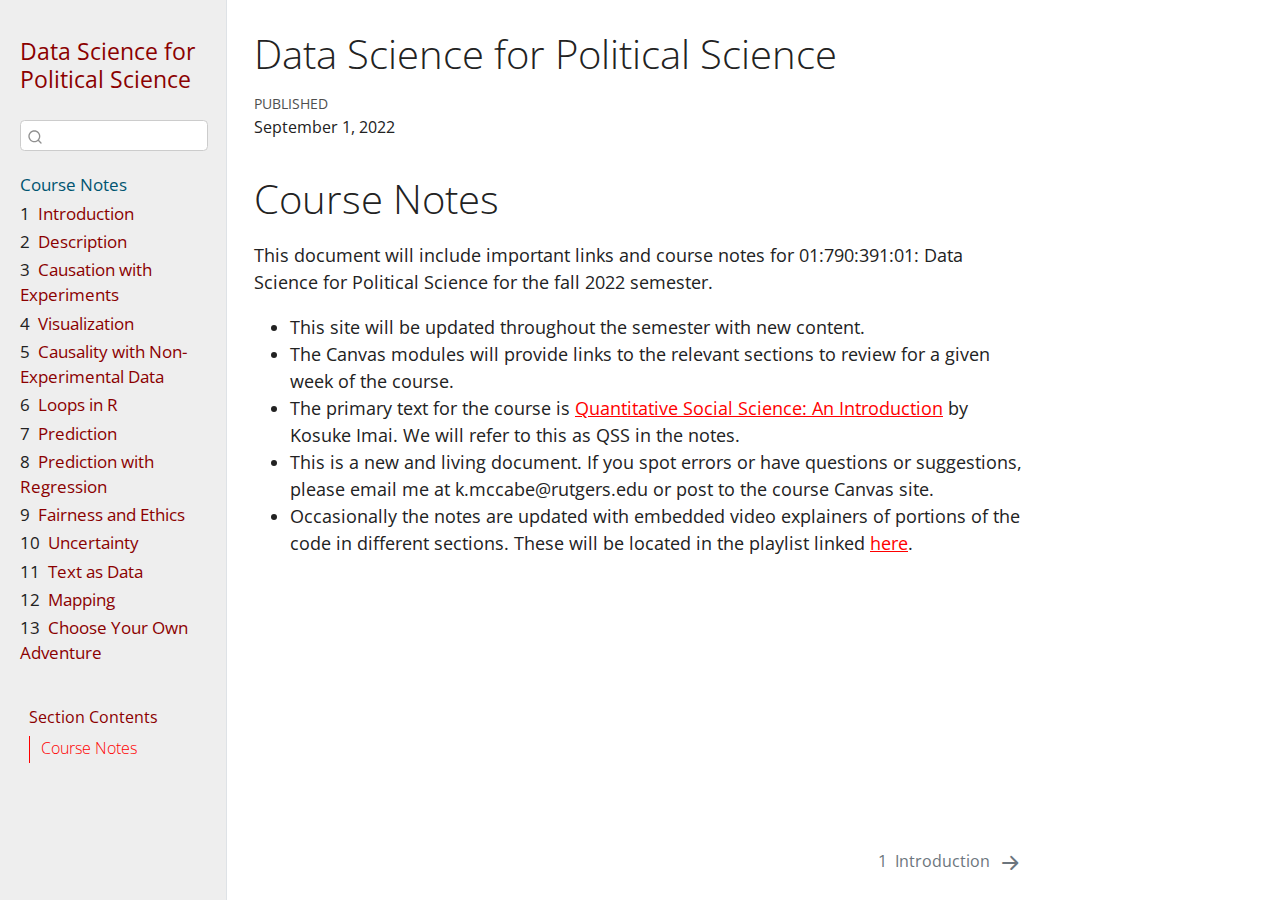
==== commit 96a4c4e8: "add sections to end" ====
--- a/docs/index.html
+++ b/docs/index.html
@@ -131,6 +131,31 @@
         <li class="sidebar-item">
   <div class="sidebar-item-container"> 
   <a href="./08-Regression.html" class="sidebar-item-text sidebar-link"><span class="chapter-number">8</span>&nbsp; <span class="chapter-title">Prediction with Regression</span></a>
+  </div>
+</li>
+        <li class="sidebar-item">
+  <div class="sidebar-item-container"> 
+  <a href="./09-Fairness.html" class="sidebar-item-text sidebar-link"><span class="chapter-number">9</span>&nbsp; <span class="chapter-title">Fairness and Ethics</span></a>
+  </div>
+</li>
+        <li class="sidebar-item">
+  <div class="sidebar-item-container"> 
+  <a href="./10-Uncertainty.html" class="sidebar-item-text sidebar-link"><span class="chapter-number">10</span>&nbsp; <span class="chapter-title">Uncertainty</span></a>
+  </div>
+</li>
+        <li class="sidebar-item">
+  <div class="sidebar-item-container"> 
+  <a href="./11-TextasData.html" class="sidebar-item-text sidebar-link"><span class="chapter-number">11</span>&nbsp; <span class="chapter-title">Text as Data</span></a>
+  </div>
+</li>
+        <li class="sidebar-item">
+  <div class="sidebar-item-container"> 
+  <a href="./12-Maps.html" class="sidebar-item-text sidebar-link"><span class="chapter-number">12</span>&nbsp; <span class="chapter-title">Mapping</span></a>
+  </div>
+</li>
+        <li class="sidebar-item">
+  <div class="sidebar-item-container"> 
+  <a href="./13-ChooseYourOwnAdventure.html" class="sidebar-item-text sidebar-link"><span class="chapter-number">13</span>&nbsp; <span class="chapter-title">Choose Your Own Adventure</span></a>
   </div>
 </li>
     </ul>
